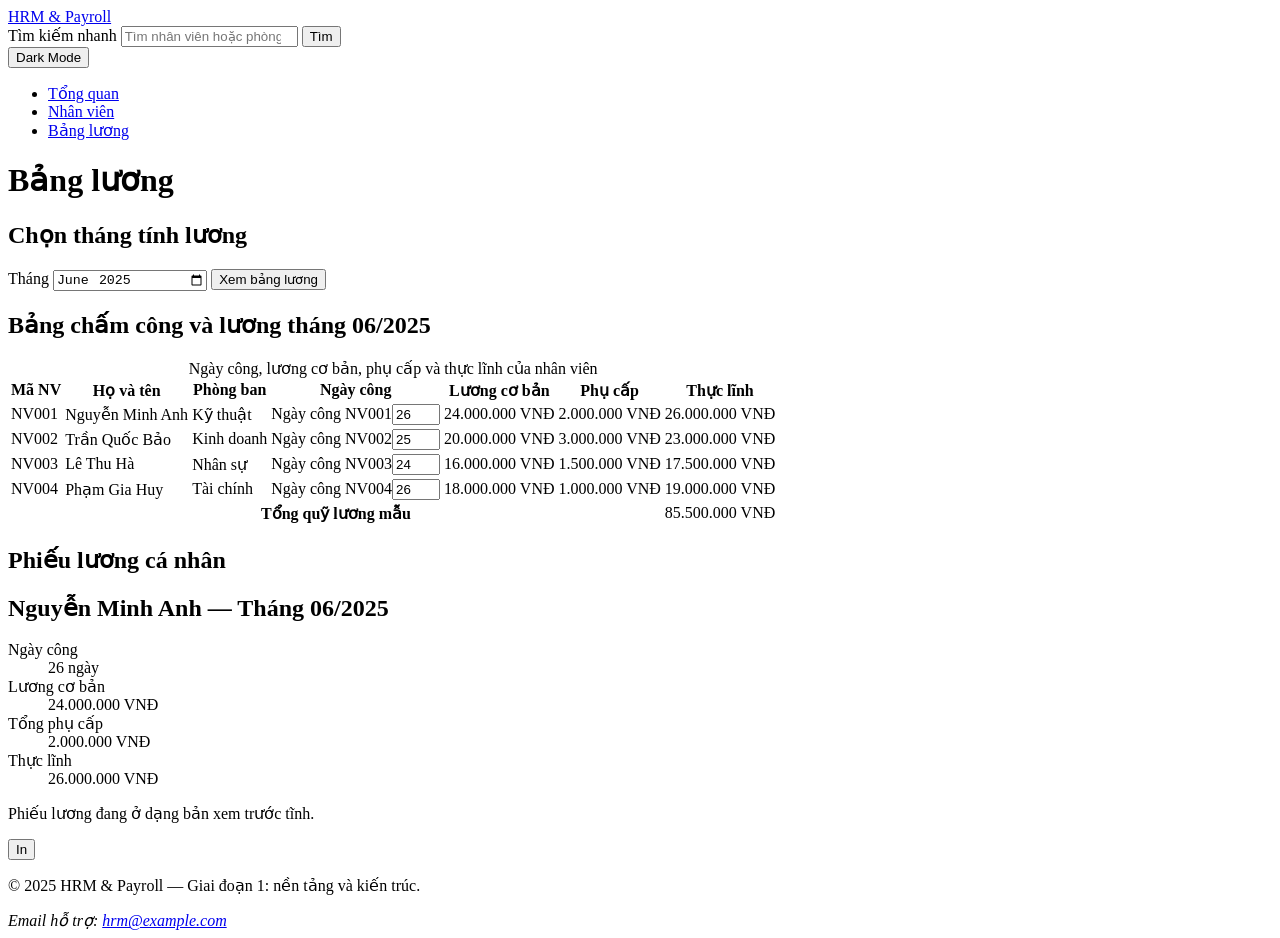
==== bang-luong.html @ 63a131a1 "[HTML]: Dựng cấu trúc semantic HTML5, tài liệu và khung front-end cho hệ thống HRM & Payroll" ====
<!DOCTYPE html>
<html lang="vi">
  <head>
    <meta charset="utf-8">
    <meta name="viewport" content="width=device-width, initial-scale=1">
    <title>Bảng lương | HRM &amp; Payroll</title>
    <meta name="description" content="Theo dõi ngày công, lương, phụ cấp và tổng quỹ lương theo tháng.">
    <link rel="stylesheet" href="css/styles.css">
    <script src="js/data.js" defer></script>
    <script src="js/logic.js" defer></script>
    <script src="js/features.js" defer></script>
  </head>
  <body>
    <!-- Khối đầu trang: nhận diện hệ thống và thao tác dùng chung. -->
    <header>
      <a href="index.html">HRM &amp; Payroll</a>
      <!-- Form tìm kiếm dùng chung cho các màn hình; hành vi sẽ bổ sung ở giai đoạn sau. -->
      <form role="search" action="#" method="get">
        <label for="global-search">Tìm kiếm nhanh</label>
        <input id="global-search" name="q" type="search" placeholder="Tìm nhân viên hoặc phòng ban">
        <button type="submit">Tìm</button>
      </form>
      <button type="button">Dark Mode</button>
    </header>

    <!-- Điều hướng chính: đánh dấu trang hiện tại bằng aria-current. -->
    <nav aria-label="Điều hướng chính">
      <ul>
        <li><a href="index.html">Tổng quan</a></li>
        <li><a href="nhan-vien.html">Nhân viên</a></li>
        <li><a href="bang-luong.html" aria-current="page">Bảng lương</a></li>
      </ul>
    </nav>

    <!-- Nội dung chính của trang bảng lương. -->
    <main>
      <h1>Bảng lương</h1>

      <!-- Bộ chọn tháng: xác định kỳ lương cần xem. -->
      <section aria-labelledby="month-selector-heading">
        <h2 id="month-selector-heading">Chọn tháng tính lương</h2>
        <form action="#salary-table" method="get">
          <label for="salary-month">Tháng</label>
          <input id="salary-month" name="salary-month" type="month" value="2025-06" required>
          <button type="submit">Xem bảng lương</button>
        </form>
      </section>

      <!-- Bảng dữ liệu: div chỉ bọc bảng để hỗ trợ cuộn ngang khi màn hình hẹp. -->
      <section id="salary-table" aria-labelledby="salary-table-heading">
        <h2 id="salary-table-heading">Bảng chấm công và lương tháng 06/2025</h2>
        <div>
          <table>
            <caption>Ngày công, lương cơ bản, phụ cấp và thực lĩnh của nhân viên</caption>
            <thead>
              <tr>
                <th scope="col">Mã NV</th>
                <th scope="col">Họ và tên</th>
                <th scope="col">Phòng ban</th>
                <th scope="col">Ngày công</th>
                <th scope="col">Lương cơ bản</th>
                <th scope="col">Phụ cấp</th>
                <th scope="col">Thực lĩnh</th>
              </tr>
            </thead>
            <tbody>
              <tr>
                <td>NV001</td>
                <td>Nguyễn Minh Anh</td>
                <td>Kỹ thuật</td>
                <td><label for="workdays-nv001">Ngày công NV001</label><input id="workdays-nv001" name="workdays-nv001" type="number" min="0" max="31" value="26"></td>
                <td>24.000.000 VNĐ</td>
                <td>2.000.000 VNĐ</td>
                <td>26.000.000 VNĐ</td>
              </tr>
              <tr>
                <td>NV002</td>
                <td>Trần Quốc Bảo</td>
                <td>Kinh doanh</td>
                <td><label for="workdays-nv002">Ngày công NV002</label><input id="workdays-nv002" name="workdays-nv002" type="number" min="0" max="31" value="25"></td>
                <td>20.000.000 VNĐ</td>
                <td>3.000.000 VNĐ</td>
                <td>23.000.000 VNĐ</td>
              </tr>
              <tr>
                <td>NV003</td>
                <td>Lê Thu Hà</td>
                <td>Nhân sự</td>
                <td><label for="workdays-nv003">Ngày công NV003</label><input id="workdays-nv003" name="workdays-nv003" type="number" min="0" max="31" value="24"></td>
                <td>16.000.000 VNĐ</td>
                <td>1.500.000 VNĐ</td>
                <td>17.500.000 VNĐ</td>
              </tr>
              <tr>
                <td>NV004</td>
                <td>Phạm Gia Huy</td>
                <td>Tài chính</td>
                <td><label for="workdays-nv004">Ngày công NV004</label><input id="workdays-nv004" name="workdays-nv004" type="number" min="0" max="31" value="26"></td>
                <td>18.000.000 VNĐ</td>
                <td>1.000.000 VNĐ</td>
                <td>19.000.000 VNĐ</td>
              </tr>
            </tbody>
            <tfoot>
              <tr>
                <th scope="row" colspan="6">Tổng quỹ lương mẫu</th>
                <td>85.500.000 VNĐ</td>
              </tr>
            </tfoot>
          </table>
        </div>
      </section>

      <!-- Phiếu lương: bản xem trước thông tin chi tiết của một nhân viên. -->
      <aside aria-labelledby="payslip-heading">
        <h2 id="payslip-heading">Phiếu lương cá nhân</h2>
        <article>
          <h2>Nguyễn Minh Anh — Tháng 06/2025</h2>
          <dl>
            <dt>Ngày công</dt>
            <dd>26 ngày</dd>
            <dt>Lương cơ bản</dt>
            <dd>24.000.000 VNĐ</dd>
            <dt>Tổng phụ cấp</dt>
            <dd>2.000.000 VNĐ</dd>
            <dt>Thực lĩnh</dt>
            <dd>26.000.000 VNĐ</dd>
          </dl>
          <p>Phiếu lương đang ở dạng bản xem trước tĩnh.</p>
          <button type="button">In</button>
        </article>
      </aside>
    </main>

    <!-- Chân trang: thông tin liên hệ và bản quyền dự án. -->
    <footer>
      <p>© 2025 HRM &amp; Payroll — Giai đoạn 1: nền tảng và kiến trúc.</p>
      <address>Email hỗ trợ: <a href="mailto:hrm@example.com">hrm@example.com</a></address>
    </footer>
  </body>
</html>
---- css/styles.css ----
/* Giai đoạn 1: reset nền tảng, chưa triển khai giao diện. */

*,
*::before,
*::after {
  box-sizing: border-box;
}

/* Giai đoạn 2: kiểu chữ và màu sắc. */
/* Giai đoạn 2: bố cục và lưới giao diện. */
/* Giai đoạn 2: thành phần biểu mẫu và bảng. */
/* Giai đoạn 2: responsive và trạng thái tương tác. */
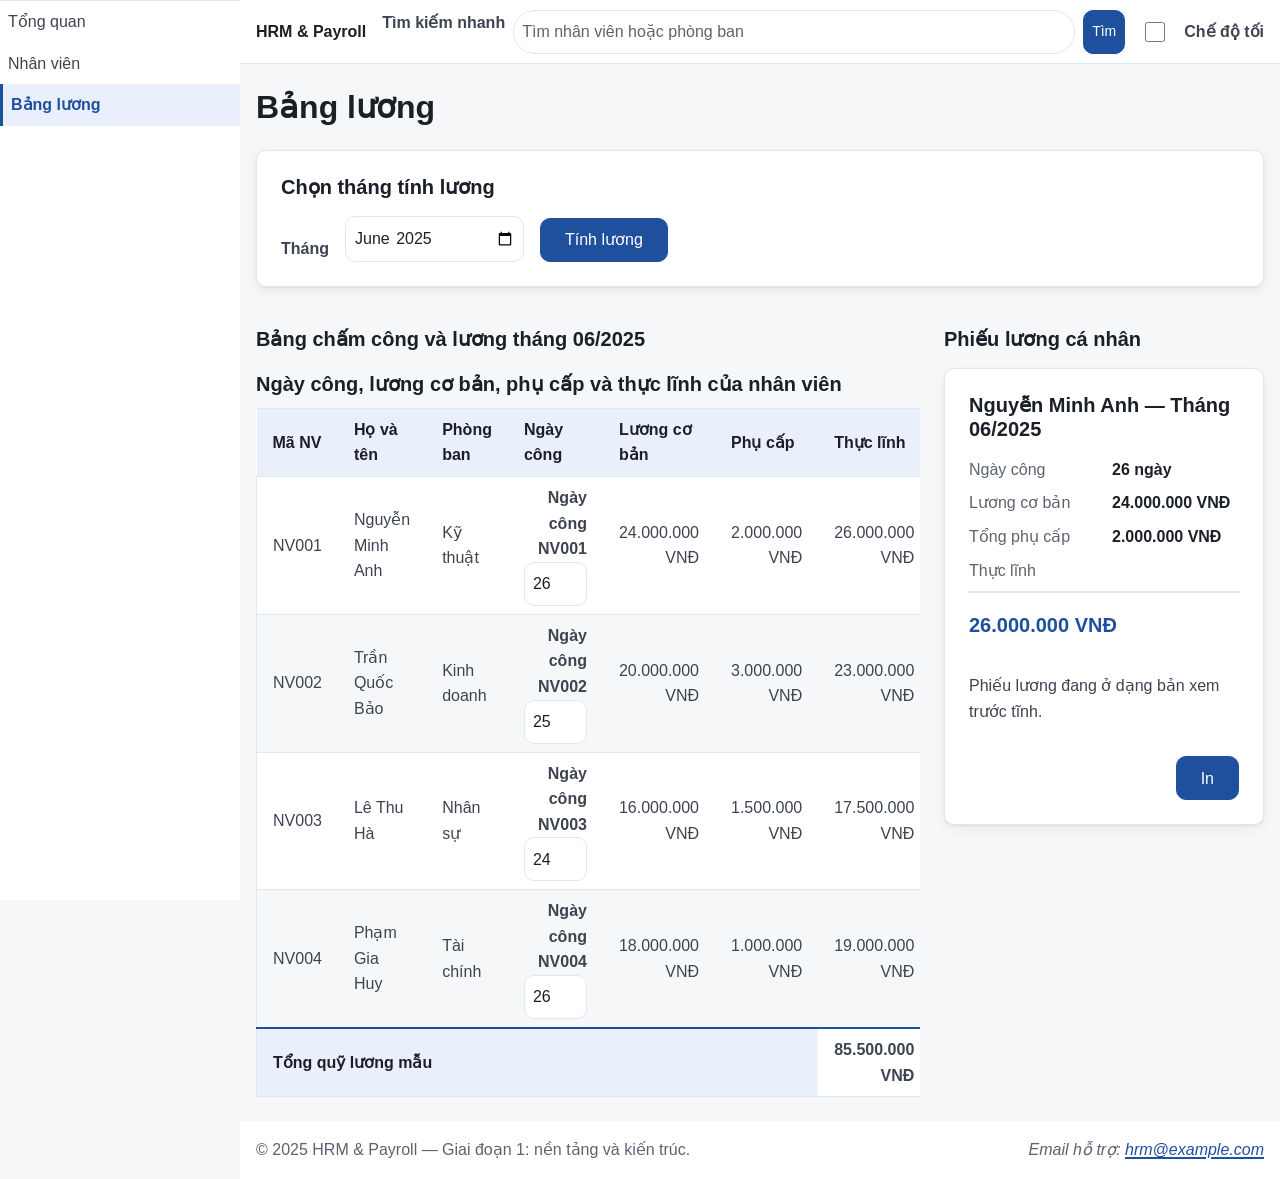
==== commit 8760ca62: "[Fix]: Sửa layout form lọc và cố định thống kê quân số toàn bộ" ====
--- a/bang-luong.html
+++ b/bang-luong.html
@@ -5,6 +5,7 @@
     <meta name="viewport" content="width=device-width, initial-scale=1">
     <title>Bảng lương | HRM &amp; Payroll</title>
     <meta name="description" content="Theo dõi ngày công, lương, phụ cấp và tổng quỹ lương theo tháng.">
+    <link rel="stylesheet" href="https://cdnjs.cloudflare.com/ajax/libs/animate.css/4.1.1/animate.min.css">
     <link rel="stylesheet" href="css/styles.css">
     <script src="js/data.js" defer></script>
     <script src="js/logic.js" defer></script>
@@ -18,9 +19,11 @@
       <form role="search" action="#" method="get">
         <label for="global-search">Tìm kiếm nhanh</label>
         <input id="global-search" name="q" type="search" placeholder="Tìm nhân viên hoặc phòng ban">
-        <button type="submit">Tìm</button>
+        <button class="nut nut-nho" type="submit">Tìm</button>
       </form>
-      <button type="button">Dark Mode</button>
+      <!-- Dùng checkbox để CSS :has() chuyển token Sáng/Tối trong giai đoạn chưa viết JavaScript. -->
+      <input id="che-do-toi" type="checkbox">
+      <label for="che-do-toi">Chế độ tối</label>
     </header>
 
     <!-- Điều hướng chính: đánh dấu trang hiện tại bằng aria-current. -->
@@ -33,23 +36,25 @@
     </nav>
 
     <!-- Nội dung chính của trang bảng lương. -->
-    <main>
-      <h1>Bảng lương</h1>
+    <main class="trang-bang-luong">
+      <h1 class="tieu-de animate__animated animate__fadeInDown">Bảng lương</h1>
 
       <!-- Bộ chọn tháng: xác định kỳ lương cần xem. -->
-      <section aria-labelledby="month-selector-heading">
+      <section class="khu-chon-thang the" aria-labelledby="month-selector-heading">
         <h2 id="month-selector-heading">Chọn tháng tính lương</h2>
         <form action="#salary-table" method="get">
           <label for="salary-month">Tháng</label>
           <input id="salary-month" name="salary-month" type="month" value="2025-06" required>
-          <button type="submit">Xem bảng lương</button>
+          <button class="nut" type="submit">Tính lương</button>
         </form>
       </section>
 
       <!-- Bảng dữ liệu: div chỉ bọc bảng để hỗ trợ cuộn ngang khi màn hình hẹp. -->
-      <section id="salary-table" aria-labelledby="salary-table-heading">
+      <section class="khu-bang" id="salary-table" aria-labelledby="salary-table-heading">
         <h2 id="salary-table-heading">Bảng chấm công và lương tháng 06/2025</h2>
-        <div>
+        <!-- GĐ3 sẽ bật tắt hidden bằng JavaScript; gỡ hidden trong DevTools để xem thử. -->
+        <p class="trang-thai-tai" role="status" hidden><span class="vong-quay" aria-hidden="true"></span>Đang tính lương…</p>
+        <div class="bang-cuon">
           <table>
             <caption>Ngày công, lương cơ bản, phụ cấp và thực lĩnh của nhân viên</caption>
             <thead>
@@ -65,46 +70,46 @@
             </thead>
             <tbody>
               <tr>
-                <td>NV001</td>
-                <td>Nguyễn Minh Anh</td>
-                <td>Kỹ thuật</td>
-                <td><label for="workdays-nv001">Ngày công NV001</label><input id="workdays-nv001" name="workdays-nv001" type="number" min="0" max="31" value="26"></td>
-                <td>24.000.000 VNĐ</td>
-                <td>2.000.000 VNĐ</td>
-                <td>26.000.000 VNĐ</td>
+                <td data-cot="Mã NV">NV001</td>
+                <td data-cot="Họ và tên">Nguyễn Minh Anh</td>
+                <td data-cot="Phòng ban">Kỹ thuật</td>
+                <td data-cot="Ngày công"><label for="workdays-nv001">Ngày công NV001</label><input id="workdays-nv001" name="workdays-nv001" type="number" min="0" max="31" value="26"></td>
+                <td class="so-tien" data-cot="Lương cơ bản">24.000.000 VNĐ</td>
+                <td class="so-tien" data-cot="Phụ cấp">2.000.000 VNĐ</td>
+                <td class="so-tien" data-cot="Thực lĩnh">26.000.000 VNĐ</td>
               </tr>
               <tr>
-                <td>NV002</td>
-                <td>Trần Quốc Bảo</td>
-                <td>Kinh doanh</td>
-                <td><label for="workdays-nv002">Ngày công NV002</label><input id="workdays-nv002" name="workdays-nv002" type="number" min="0" max="31" value="25"></td>
-                <td>20.000.000 VNĐ</td>
-                <td>3.000.000 VNĐ</td>
-                <td>23.000.000 VNĐ</td>
+                <td data-cot="Mã NV">NV002</td>
+                <td data-cot="Họ và tên">Trần Quốc Bảo</td>
+                <td data-cot="Phòng ban">Kinh doanh</td>
+                <td data-cot="Ngày công"><label for="workdays-nv002">Ngày công NV002</label><input id="workdays-nv002" name="workdays-nv002" type="number" min="0" max="31" value="25"></td>
+                <td class="so-tien" data-cot="Lương cơ bản">20.000.000 VNĐ</td>
+                <td class="so-tien" data-cot="Phụ cấp">3.000.000 VNĐ</td>
+                <td class="so-tien" data-cot="Thực lĩnh">23.000.000 VNĐ</td>
               </tr>
               <tr>
-                <td>NV003</td>
-                <td>Lê Thu Hà</td>
-                <td>Nhân sự</td>
-                <td><label for="workdays-nv003">Ngày công NV003</label><input id="workdays-nv003" name="workdays-nv003" type="number" min="0" max="31" value="24"></td>
-                <td>16.000.000 VNĐ</td>
-                <td>1.500.000 VNĐ</td>
-                <td>17.500.000 VNĐ</td>
+                <td data-cot="Mã NV">NV003</td>
+                <td data-cot="Họ và tên">Lê Thu Hà</td>
+                <td data-cot="Phòng ban">Nhân sự</td>
+                <td data-cot="Ngày công"><label for="workdays-nv003">Ngày công NV003</label><input id="workdays-nv003" name="workdays-nv003" type="number" min="0" max="31" value="24"></td>
+                <td class="so-tien" data-cot="Lương cơ bản">16.000.000 VNĐ</td>
+                <td class="so-tien" data-cot="Phụ cấp">1.500.000 VNĐ</td>
+                <td class="so-tien" data-cot="Thực lĩnh">17.500.000 VNĐ</td>
               </tr>
               <tr>
-                <td>NV004</td>
-                <td>Phạm Gia Huy</td>
-                <td>Tài chính</td>
-                <td><label for="workdays-nv004">Ngày công NV004</label><input id="workdays-nv004" name="workdays-nv004" type="number" min="0" max="31" value="26"></td>
-                <td>18.000.000 VNĐ</td>
-                <td>1.000.000 VNĐ</td>
-                <td>19.000.000 VNĐ</td>
+                <td data-cot="Mã NV">NV004</td>
+                <td data-cot="Họ và tên">Phạm Gia Huy</td>
+                <td data-cot="Phòng ban">Tài chính</td>
+                <td data-cot="Ngày công"><label for="workdays-nv004">Ngày công NV004</label><input id="workdays-nv004" name="workdays-nv004" type="number" min="0" max="31" value="26"></td>
+                <td class="so-tien" data-cot="Lương cơ bản">18.000.000 VNĐ</td>
+                <td class="so-tien" data-cot="Phụ cấp">1.000.000 VNĐ</td>
+                <td class="so-tien" data-cot="Thực lĩnh">19.000.000 VNĐ</td>
               </tr>
             </tbody>
             <tfoot>
               <tr>
                 <th scope="row" colspan="6">Tổng quỹ lương mẫu</th>
-                <td>85.500.000 VNĐ</td>
+                <td class="so-tien" data-cot="Tổng quỹ lương mẫu">85.500.000 VNĐ</td>
               </tr>
             </tfoot>
           </table>
@@ -112,9 +117,9 @@
       </section>
 
       <!-- Phiếu lương: bản xem trước thông tin chi tiết của một nhân viên. -->
-      <aside aria-labelledby="payslip-heading">
+      <aside class="phieu-luong" aria-labelledby="payslip-heading">
         <h2 id="payslip-heading">Phiếu lương cá nhân</h2>
-        <article>
+        <article class="the animate__animated animate__fadeInRight">
           <h2>Nguyễn Minh Anh — Tháng 06/2025</h2>
           <dl>
             <dt>Ngày công</dt>
@@ -127,7 +132,7 @@
             <dd>26.000.000 VNĐ</dd>
           </dl>
           <p>Phiếu lương đang ở dạng bản xem trước tĩnh.</p>
-          <button type="button">In</button>
+          <button class="nut" type="button">In</button>
         </article>
       </aside>
     </main>
--- a/css/styles.css
+++ b/css/styles.css
@@ -1,12 +1,1241 @@
-/* Giai đoạn 1: reset nền tảng, chưa triển khai giao diện. */
-
+/* Giai đoạn 2D: Motion, trên nền Design System, Layout và Components. */
+
+/* Reset nền tảng. */
 *,
 *::before,
 *::after {
   box-sizing: border-box;
 }
 
-/* Giai đoạn 2: kiểu chữ và màu sắc. */
-/* Giai đoạn 2: bố cục và lưới giao diện. */
-/* Giai đoạn 2: thành phần biểu mẫu và bảng. */
-/* Giai đoạn 2: responsive và trạng thái tương tác. */
+/* Mục 1: Design System — token theo vai trò. */
+:root {
+  /* Màu thương hiệu. */
+  --mau-chinh: #1F509E;
+  --mau-chinh-dam: #163C77;
+  --mau-chinh-nhat: #EAF0FB;
+  --mau-phu: #E6A811;
+  --mau-tren-chinh: #FFFFFF;
+
+  /* Màu trạng thái. */
+  --mau-thanh-cong: #187A33;
+  --mau-thanh-cong-nhat: #E6F4EA;
+  --mau-canh-bao: #9A5B00;
+  --mau-canh-bao-nhat: #FFF3D6;
+  --mau-loi: #C5221F;
+  --mau-loi-nhat: #FDECEA;
+
+  /* Màu chữ theo mức độ ưu tiên. */
+  --chu-1: #1B1F27;
+  --chu-2: #3D4350;
+  --chu-3: #5C626E;
+
+  /* Màu nền và đường viền. */
+  --mau-nen: #F6F7F9;
+  --mau-the: #FFFFFF;
+  --mau-vien: #E1E7F0;
+
+  /* Khoảng cách chuẩn. */
+  --cach-1: 4px;
+  --cach-2: 8px;
+  --cach-3: 16px;
+  --cach-4: 24px;
+  --cach-5: 32px;
+  --cach-6: 48px;
+
+  /* Kiểu chữ và nhịp dòng. */
+  --font: -apple-system, BlinkMacSystemFont, "Segoe UI", sans-serif;
+  --co-nho: 0.875rem;
+  --co-thuong: 1rem;
+  --co-to: 1.25rem;
+  --co-tieu-de: clamp(1.5rem, 1.2rem + 1.5vw, 2rem);
+  --dong-cao: 1.6;
+
+  /* Hình khối và chuyển động. */
+  --bo-goc: 10px;
+  --bo-goc-tron: 999px;
+  --bong: 0 1px 2px rgb(27 31 39 / 8%), 0 4px 12px rgb(27 31 39 / 6%);
+  --bong-noi: 0 8px 20px rgb(27 31 39 / 16%);
+  --chuyen-dong: 0.25s ease-out;
+
+  /* Motion tokens. */
+  --tg-nhanh: 0.2s;
+  --tg-vua: 0.3s;
+  --duong-cong: cubic-bezier(0.22, 0.61, 0.36, 1);
+  /* Animate.css đọc hai biến này để kiểm soát thời lượng và độ trễ animation. */
+  --animate-duration: 0.5s;
+  --animate-delay: 0.12s;
+
+  /* Bố cục: media query dùng mốc px cố định vì không dùng được var(). */
+  --rong-noi-dung: 75rem;
+  --chieu-cao-nav: 4rem;
+  --chieu-cao-header: 4rem;
+  --rong-nav: 12.5rem;
+
+  color-scheme: light;
+}
+
+/* Chế độ Tối: chỉ ghi đè token, không thay đổi cấu trúc hoặc layout. */
+body:has(#che-do-toi:checked) {
+  --mau-nen: #14171C;
+  --mau-the: #1E232B;
+  --mau-vien: #2E3540;
+  --chu-1: #E8EBF0;
+  --chu-2: #C3C9D4;
+  --chu-3: #A4ACBA;
+  --mau-chinh: #7FA8EF;
+  --mau-chinh-dam: #A9C4F5;
+  --mau-chinh-nhat: #22303F;
+  --mau-phu: #F0BD4A;
+  --mau-tren-chinh: #0F1520;
+  --mau-thanh-cong: #6FCF8B;
+  --mau-thanh-cong-nhat: #1B3A28;
+  --mau-canh-bao: #F0BD4A;
+  --mau-canh-bao-nhat: #3D3010;
+  --mau-loi: #FF8A80;
+  --mau-loi-nhat: #44201F;
+  --bong: 0 2px 4px rgb(0 0 0 / 28%), 0 8px 20px rgb(0 0 0 / 24%);
+  --bong-noi: 0 10px 24px rgb(0 0 0 / 34%);
+
+  color-scheme: dark;
+}
+
+/* Mục 2: Base — nền tảng chung. */
+html {
+  font-family: var(--font);
+  font-size: 100%;
+  line-height: var(--dong-cao);
+}
+
+body {
+  display: grid;
+  grid-template-areas:
+    "header"
+    "main"
+    "footer";
+  grid-template-columns: minmax(0, 1fr);
+  min-height: 100vh;
+  margin: 0;
+  overflow-x: hidden;
+  padding-bottom: calc(var(--chieu-cao-nav) + env(safe-area-inset-bottom));
+  background-color: var(--mau-nen);
+  color: var(--chu-1);
+  font-family: var(--font);
+  font-size: var(--co-thuong);
+  line-height: var(--dong-cao);
+}
+
+body > *,
+main > *,
+.khu-kpi > *,
+.khu-bieu-mau > *,
+.khu-bieu-mau form > *,
+.khu-bieu-mau fieldset > *,
+.khu-cong-cu > form > *,
+.khu-chon-thang > form > *,
+.khu-bang > *,
+tbody > *,
+tfoot > * {
+  min-width: 0;
+}
+
+header {
+  position: sticky;
+  z-index: 10;
+  top: 0;
+  display: flex;
+  grid-area: header;
+  flex-wrap: wrap;
+  align-items: center;
+  gap: var(--cach-2) var(--cach-3);
+  min-height: var(--chieu-cao-header);
+  padding: var(--cach-2) var(--cach-3);
+  border-bottom: 1px solid var(--mau-vien);
+  background-color: var(--mau-the);
+}
+
+header > a {
+  flex: 0 1 auto;
+  color: var(--chu-1);
+  font-weight: 700;
+  text-decoration: none;
+}
+
+header > form {
+  display: flex;
+  flex: 1 1 16rem;
+  flex-wrap: wrap;
+  gap: var(--cach-2);
+  min-width: 0;
+}
+
+header > form label,
+header > label {
+  flex: 0 0 auto;
+  color: var(--chu-2);
+  font-weight: 700;
+}
+
+header > form input {
+  flex: 1 1 10rem;
+  min-width: 0;
+}
+
+header > form input[type="search"] {
+  border-radius: var(--bo-goc-tron);
+}
+
+nav {
+  position: fixed;
+  z-index: 20;
+  right: 0;
+  bottom: 0;
+  left: 0;
+  height: calc(var(--chieu-cao-nav) + env(safe-area-inset-bottom));
+  padding-bottom: env(safe-area-inset-bottom);
+  border-top: 1px solid var(--mau-vien);
+  background-color: var(--mau-the);
+}
+
+nav ul {
+  display: flex;
+  height: 100%;
+  margin: 0;
+  padding: 0;
+  list-style: none;
+}
+
+nav li {
+  display: flex;
+  flex: 1 1 0;
+  min-width: 0;
+}
+
+nav a {
+  display: flex;
+  flex: 1 1 auto;
+  align-items: center;
+  justify-content: center;
+  min-width: 0;
+  padding: var(--cach-2);
+  color: var(--chu-2);
+  text-align: center;
+  text-decoration: none;
+  transition: background-color var(--tg-nhanh) var(--duong-cong), color var(--tg-nhanh) var(--duong-cong);
+}
+
+nav a[aria-current="page"] {
+  border-top: 3px solid var(--mau-chinh);
+  background-color: var(--mau-chinh-nhat);
+  color: var(--mau-chinh);
+  font-weight: 700;
+}
+
+main {
+  grid-area: main;
+  width: 100%;
+  min-width: 0;
+  padding: var(--cach-4) var(--cach-3);
+}
+
+footer {
+  display: flex;
+  grid-area: footer;
+  flex-wrap: wrap;
+  align-items: center;
+  justify-content: space-between;
+  gap: var(--cach-2) var(--cach-3);
+  padding: var(--cach-3);
+  background-color: var(--mau-the);
+  color: var(--chu-3);
+}
+
+footer p {
+  margin: 0;
+  color: var(--chu-3);
+}
+
+footer address {
+  color: var(--chu-3);
+}
+
+footer a {
+  color: var(--mau-chinh);
+}
+
+a {
+  color: var(--mau-chinh);
+  text-decoration-thickness: 0.1em;
+  text-underline-offset: 0.15em;
+}
+
+h1,
+h2,
+h3 {
+  color: var(--chu-1);
+  line-height: 1.2;
+}
+
+h1 {
+  font-size: var(--co-tieu-de);
+}
+
+h2 {
+  font-size: var(--co-to);
+}
+
+h3 {
+  font-size: var(--co-thuong);
+}
+
+p {
+  color: var(--chu-2);
+}
+
+table {
+  display: block;
+  width: 100%;
+  max-width: 100%;
+  border-collapse: collapse;
+  background-color: var(--mau-the);
+  color: var(--chu-1);
+}
+
+caption {
+  margin-bottom: var(--cach-2);
+  color: var(--chu-1);
+  font-size: var(--co-to);
+  font-weight: 700;
+  text-align: left;
+}
+
+thead {
+  position: absolute;
+  width: 1px;
+  height: 1px;
+  padding: 0;
+  overflow: hidden;
+  clip: rect(0, 0, 0, 0);
+  white-space: nowrap;
+  border: 0;
+}
+
+tbody,
+tfoot {
+  display: grid;
+  gap: var(--cach-3);
+}
+
+tr {
+  display: block;
+  min-width: 0;
+}
+
+tbody tr,
+tfoot tr {
+  overflow: hidden;
+  border: 1px solid var(--mau-vien);
+  border-radius: var(--bo-goc);
+  background-color: var(--mau-the);
+}
+
+th,
+td {
+  border: 1px solid var(--mau-vien);
+  border-right: 0;
+  border-left: 0;
+  padding: var(--cach-2) var(--cach-3);
+  text-align: left;
+}
+
+td {
+  display: flex;
+  align-items: center;
+  justify-content: space-between;
+  gap: var(--cach-3);
+  min-width: 0;
+  color: var(--chu-2);
+}
+
+td::before {
+  flex: 0 1 45%;
+  color: var(--chu-3);
+  content: attr(data-cot);
+  font-weight: 700;
+}
+
+th {
+  background-color: var(--mau-chinh-nhat);
+  color: var(--chu-1);
+}
+
+tbody tr:nth-child(even) {
+  background-color: var(--mau-nen);
+}
+
+tbody tr:hover {
+  background-color: var(--mau-chinh-nhat);
+}
+
+tbody tr {
+  transition: background-color var(--tg-nhanh) var(--duong-cong);
+}
+
+tfoot {
+  font-weight: 700;
+}
+
+tfoot tr {
+  border-top: 2px solid var(--mau-chinh);
+}
+
+form,
+fieldset,
+button,
+input,
+select,
+textarea {
+  font-family: inherit;
+  font-size: max(var(--co-thuong), 16px);
+}
+
+button,
+input,
+select,
+textarea {
+  max-width: 100%;
+  border: 1px solid var(--mau-vien);
+  border-radius: var(--bo-goc);
+  background-color: var(--mau-the);
+  color: var(--chu-1);
+  line-height: var(--dong-cao);
+}
+
+button {
+  background-color: var(--mau-chinh);
+  color: var(--mau-tren-chinh);
+  cursor: pointer;
+}
+
+input,
+select,
+textarea {
+  min-height: 2.75rem;
+  padding: var(--cach-2);
+  transition: border-color var(--tg-nhanh) var(--duong-cong), box-shadow var(--tg-nhanh) var(--duong-cong);
+}
+
+textarea {
+  resize: vertical;
+}
+
+input:focus-visible,
+select:focus-visible,
+textarea:focus-visible {
+  border-color: var(--mau-chinh);
+  outline: 3px solid var(--mau-chinh-nhat);
+  outline-offset: 2px;
+}
+
+::placeholder {
+  color: var(--chu-3);
+  opacity: 1;
+}
+
+:focus-visible {
+  outline: 3px solid var(--mau-chinh);
+  outline-offset: 2px;
+}
+
+hr {
+  border: 0;
+  border-top: 1px solid var(--mau-vien);
+}
+
+img {
+  max-width: 100%;
+  height: auto;
+}
+
+/* Mục 3: Components — Cards. */
+.the {
+  padding: var(--cach-4);
+  border: 1px solid var(--mau-vien);
+  border-radius: var(--bo-goc);
+  background-color: var(--mau-the);
+  box-shadow: var(--bong);
+}
+
+.the > h2,
+.the > h3 {
+  margin-top: 0;
+}
+
+.khu-kpi .the {
+  display: flex;
+  flex-direction: column;
+  gap: var(--cach-2);
+}
+
+.so-kpi {
+  margin: 0;
+  color: var(--mau-chinh);
+  font-size: var(--co-tieu-de);
+  font-weight: 700;
+}
+
+.nhan-kpi {
+  margin: 0;
+  color: var(--chu-3);
+  font-size: var(--co-nho);
+}
+
+.the-tuong-tac {
+  transition: transform var(--tg-vua) var(--duong-cong), box-shadow var(--tg-vua) var(--duong-cong);
+}
+
+.the-tuong-tac:hover {
+  transform: translateY(-4px);
+  box-shadow: var(--bong-noi);
+}
+
+/* Components — Buttons. */
+.nut {
+  display: inline-flex;
+  align-items: center;
+  justify-content: center;
+  min-height: 2.75rem;
+  padding: var(--cach-2) var(--cach-4);
+  border: 1px solid var(--mau-chinh);
+  border-radius: var(--bo-goc);
+  background-color: var(--mau-chinh);
+  color: var(--mau-tren-chinh);
+  cursor: pointer;
+  font: inherit;
+  text-decoration: none;
+  transition: transform var(--tg-vua) var(--duong-cong), box-shadow var(--tg-vua) var(--duong-cong), background-color var(--tg-vua) var(--duong-cong), border-color var(--tg-vua) var(--duong-cong);
+}
+
+.nut:not([disabled]):hover {
+  transform: translateY(-3px);
+  box-shadow: var(--bong-noi);
+  background-color: var(--mau-chinh-dam);
+  color: var(--mau-tren-chinh);
+}
+
+.nut:not([disabled]):active {
+  transform: scale(0.97);
+  box-shadow: none;
+}
+
+.nut:focus-visible {
+  outline: 3px solid var(--mau-chinh);
+  outline-offset: 3px;
+  box-shadow: 0 0 0 5px var(--mau-chinh-nhat);
+}
+
+.nut[disabled] {
+  cursor: not-allowed;
+  opacity: 0.55;
+}
+
+.nut-vien {
+  border-color: var(--mau-chinh);
+  background-color: transparent;
+  color: var(--mau-chinh);
+}
+
+.nut-vien:hover {
+  background-color: var(--mau-chinh-nhat);
+  color: var(--mau-chinh-dam);
+}
+
+.nut-nguy-hiem {
+  border-color: var(--mau-loi);
+  background-color: var(--mau-loi);
+  color: var(--mau-tren-chinh);
+}
+
+.nut-nguy-hiem:hover {
+  border-color: var(--mau-loi);
+  background-color: var(--mau-loi);
+  color: var(--mau-tren-chinh);
+}
+
+.nut-nho {
+  min-height: 2.25rem;
+  padding: var(--cach-1) var(--cach-2);
+  font-size: var(--co-nho);
+}
+
+/* Components — Forms. */
+label {
+  color: var(--chu-2);
+  font-weight: 700;
+}
+
+fieldset {
+  border: 1px solid var(--mau-vien);
+  border-radius: var(--bo-goc);
+  background-color: var(--mau-the);
+  padding: var(--cach-3);
+}
+
+legend {
+  color: var(--chu-1);
+  font-size: var(--co-to);
+  font-weight: 700;
+}
+
+input[type="radio"],
+input[type="checkbox"] {
+  width: 1.25rem;
+  min-width: 1.25rem;
+  height: 1.25rem;
+  min-height: 1.25rem;
+  accent-color: var(--mau-chinh);
+}
+
+input[aria-invalid="true"] {
+  border-color: var(--mau-loi);
+}
+
+input[aria-invalid="false"] {
+  border-color: var(--mau-thanh-cong);
+}
+
+.thong-bao-loi {
+  min-height: 1.4em;
+  margin: 0;
+  color: var(--mau-loi);
+  font-size: var(--co-nho);
+}
+
+/* Components — Tables. */
+.so-tien {
+  font-variant-numeric: tabular-nums;
+  text-align: right;
+}
+
+.khu-bang td[data-cot="Ngày công"] {
+  font-variant-numeric: tabular-nums;
+  text-align: right;
+}
+
+/* Components — Badges. */
+.nhan {
+  display: inline-flex;
+  align-items: center;
+  width: fit-content;
+  padding: var(--cach-1) var(--cach-2);
+  border-radius: var(--bo-goc-tron);
+  font-size: var(--co-nho);
+  font-weight: 700;
+}
+
+[data-trang-thai="dangLam"] .nhan {
+  background-color: var(--mau-thanh-cong-nhat);
+  color: var(--mau-thanh-cong);
+}
+
+[data-trang-thai="nghiViec"] .nhan {
+  background-color: var(--mau-loi-nhat);
+  color: var(--mau-loi);
+}
+
+[data-loai-hd] .nhan {
+  background-color: var(--mau-chinh-nhat);
+  color: var(--mau-chinh);
+}
+
+[data-het-han="true"] {
+  border-left: 4px solid var(--mau-canh-bao);
+  background-color: var(--mau-canh-bao-nhat);
+  color: var(--mau-canh-bao);
+}
+
+/* Components — Chart. GĐ3: JavaScript sẽ gán --ty-le bằng element.style.setProperty. */
+.bieu-do-cot figcaption {
+  margin-bottom: var(--cach-3);
+  color: var(--chu-3);
+  text-align: left;
+}
+
+.bieu-do-cot ul {
+  display: grid;
+  gap: var(--cach-3);
+  margin: 0;
+  padding: 0;
+  list-style: none;
+}
+
+.bieu-do-cot li {
+  display: grid;
+  grid-template-columns: minmax(8rem, 1fr) minmax(5rem, 2fr) auto;
+  align-items: center;
+  gap: var(--cach-2);
+  min-width: 0;
+}
+
+.bieu-do-cot .thanh {
+  display: block;
+  width: 100%;
+  min-width: 0;
+  height: 0.75rem;
+  overflow: hidden;
+  border-radius: var(--bo-goc-tron);
+  background: linear-gradient(to right, var(--mau-chinh) var(--ty-le), var(--mau-chinh-nhat) var(--ty-le));
+  transform: scaleX(0);
+  transform-origin: left;
+  animation: moc-thanh 0.6s var(--duong-cong) both;
+}
+
+.bieu-do-cot li:nth-child(2) .thanh {
+  animation-delay: 0.06s;
+}
+
+.bieu-do-cot li:nth-child(3) .thanh {
+  animation-delay: 0.12s;
+}
+
+.bieu-do-cot li:nth-child(4) .thanh {
+  animation-delay: 0.18s;
+}
+
+.bieu-do-cot li:nth-child(5) .thanh {
+  animation-delay: 0.24s;
+}
+
+.bieu-do-cot strong {
+  color: var(--chu-1);
+  font-variant-numeric: tabular-nums;
+  text-align: right;
+}
+
+.ty-le-10 { --ty-le: 10%; }
+.ty-le-20 { --ty-le: 20%; }
+.ty-le-30 { --ty-le: 30%; }
+.ty-le-40 { --ty-le: 40%; }
+.ty-le-50 { --ty-le: 50%; }
+.ty-le-60 { --ty-le: 60%; }
+.ty-le-70 { --ty-le: 70%; }
+.ty-le-80 { --ty-le: 80%; }
+.ty-le-90 { --ty-le: 90%; }
+.ty-le-100 { --ty-le: 100%; }
+
+@keyframes moc-thanh {
+  from { transform: scaleX(0); }
+  to { transform: scaleX(1); }
+}
+
+/* Components — Spinner. GĐ3 sẽ bật tắt hidden bằng JavaScript. */
+.trang-thai-tai[hidden] {
+  display: none;
+}
+
+.trang-thai-tai {
+  display: flex;
+  align-items: center;
+  gap: var(--cach-2);
+  color: var(--chu-2);
+}
+
+.vong-quay {
+  display: inline-block;
+  width: var(--cach-5);
+  height: var(--cach-5);
+  border: 3px solid var(--mau-vien);
+  border-top-color: var(--mau-chinh);
+  border-radius: var(--bo-goc-tron);
+  animation: quay 0.8s linear infinite;
+}
+
+@keyframes quay {
+  to { transform: rotate(360deg); }
+}
+
+/* Components — Profile, payslip và contract list. */
+.ho-so-nhanh .the,
+.phieu-luong .the {
+  display: flex;
+  flex-direction: column;
+  gap: var(--cach-3);
+}
+
+.ho-so-nhanh figure {
+  margin: 0;
+}
+
+.ho-so-nhanh img {
+  width: calc(var(--cach-6) * 3);
+  height: calc(var(--cach-6) * 3);
+  border-radius: var(--bo-goc-tron);
+  object-fit: cover;
+}
+
+.ho-so-nhanh dl,
+.phieu-luong dl {
+  display: grid;
+  grid-template-columns: minmax(0, 1fr) minmax(0, 1fr);
+  gap: var(--cach-2) var(--cach-3);
+  margin: 0;
+}
+
+.ho-so-nhanh dt,
+.phieu-luong dt {
+  color: var(--chu-3);
+}
+
+.ho-so-nhanh dd,
+.phieu-luong dd {
+  margin: 0;
+  color: var(--chu-1);
+  font-weight: 700;
+}
+
+.ho-so-nhanh details {
+  border: 1px solid var(--mau-vien);
+  border-radius: var(--bo-goc);
+  padding: var(--cach-2);
+}
+
+.ho-so-nhanh summary {
+  cursor: pointer;
+}
+
+.phieu-luong .the > h2 {
+  margin-bottom: 0;
+}
+
+.phieu-luong dd:last-child {
+  grid-column: 1 / -1;
+  padding-top: var(--cach-3);
+  border-top: 2px solid var(--mau-vien);
+  color: var(--mau-chinh);
+  font-size: var(--co-to);
+}
+
+.phieu-luong .nut {
+  align-self: flex-end;
+}
+
+.ds-hop-dong {
+  display: grid;
+  gap: var(--cach-2);
+  margin: 0;
+  padding: 0;
+  list-style: none;
+}
+
+.ds-hop-dong li {
+  display: flex;
+  align-items: center;
+  justify-content: space-between;
+  gap: var(--cach-3);
+  min-width: 0;
+  padding: var(--cach-2) 0;
+  border-bottom: 1px solid var(--mau-vien);
+}
+
+.ds-hop-dong time {
+  flex: 0 0 auto;
+  color: var(--chu-2);
+}
+
+/* Sprint 1 — vùng lọc, thống kê và bảng nhân viên động. */
+.khu-cong-cu > form {
+  display: grid;
+  grid-template-columns: minmax(0, 1fr);
+  align-items: end;
+  gap: var(--cach-3);
+}
+
+.truong-loc {
+  display: flex;
+  flex-direction: column;
+  gap: var(--cach-2);
+  min-width: 0;
+}
+
+.hang-nut-loc {
+  display: flex;
+  flex-wrap: wrap;
+  gap: var(--cach-2);
+  min-width: 0;
+}
+
+.khu-thong-ke {
+  margin-top: var(--cach-4);
+}
+
+.khu-thong-ke h2 {
+  margin-bottom: var(--cach-2);
+}
+
+.thong-ke {
+  display: grid;
+  grid-template-columns: repeat(3, minmax(0, 1fr));
+  gap: var(--cach-2);
+  margin: 0;
+}
+
+.thong-ke > div {
+  min-width: 0;
+  padding: var(--cach-2);
+  border: 1px solid var(--mau-vien);
+  border-radius: var(--bo-goc);
+  background-color: var(--mau-nen);
+}
+
+.thong-ke dt {
+  color: var(--chu-3);
+  font-size: var(--co-nho);
+}
+
+.thong-ke dd {
+  margin: 0;
+  color: var(--mau-chinh);
+  font-size: var(--co-to);
+  font-weight: 700;
+}
+
+.avatar {
+  display: inline-flex;
+  align-items: center;
+  justify-content: center;
+  width: 3rem;
+  height: 3rem;
+  overflow: hidden;
+  border-radius: var(--bo-goc-tron);
+  background-color: var(--mau-chinh-nhat);
+  color: var(--mau-chinh);
+  font-weight: 700;
+}
+
+.anh-dai-dien {
+  width: 3rem;
+  height: 3rem;
+  object-fit: cover;
+}
+
+.avatar-chu {
+  display: inline-flex;
+  align-items: center;
+  justify-content: center;
+}
+
+.ten-nhan-vien {
+  display: flex;
+  flex-direction: column;
+  gap: var(--cach-1);
+}
+
+.ten-nhan-vien strong {
+  color: var(--chu-1);
+}
+
+.ten-nhan-vien small {
+  color: var(--chu-3);
+  font-size: var(--co-nho);
+}
+
+.nhan-dang-lam {
+  background-color: var(--mau-thanh-cong-nhat);
+  color: var(--mau-thanh-cong);
+}
+
+.nhan-da-nghi {
+  background-color: var(--mau-loi-nhat);
+  color: var(--mau-loi);
+}
+
+.khong-co-du-lieu {
+  display: table-cell;
+  color: var(--chu-2);
+  text-align: center;
+}
+
+/* Mục 4: Layout — giữ nguyên bố cục 2B. */
+.trang-tong-quan,
+.trang-nhan-vien,
+.trang-bang-luong {
+  display: grid;
+  grid-template-columns: minmax(0, 1fr);
+  gap: var(--cach-4);
+}
+
+.trang-tong-quan > .tieu-de,
+.trang-nhan-vien > .tieu-de,
+.trang-bang-luong > .tieu-de {
+  margin: 0;
+}
+
+.khu-kpi {
+  display: grid;
+  grid-template-columns: repeat(auto-fit, minmax(10rem, 1fr));
+  gap: var(--cach-3);
+}
+
+.khu-loi-tat ul {
+  display: flex;
+  flex-wrap: wrap;
+  gap: var(--cach-2) var(--cach-3);
+  margin: 0;
+  padding: 0;
+  list-style: none;
+}
+
+.khu-chon-thang > form {
+  display: flex;
+  flex-wrap: wrap;
+  align-items: end;
+  gap: var(--cach-2) var(--cach-3);
+}
+
+.khu-cong-cu > form fieldset {
+  display: flex;
+  flex: 1 1 16rem;
+  flex-wrap: wrap;
+  gap: var(--cach-2) var(--cach-3);
+  min-width: 0;
+}
+
+.khu-cong-cu > form fieldset legend {
+  flex-basis: 100%;
+}
+
+.bang-cuon {
+  max-width: 100%;
+  overflow-x: hidden;
+}
+
+.khu-bieu-mau > form {
+  display: grid;
+  grid-template-columns: minmax(0, 1fr);
+  gap: var(--cach-3);
+}
+
+.khu-bieu-mau fieldset {
+  display: grid;
+  grid-template-columns: minmax(0, 1fr);
+  gap: var(--cach-2);
+  min-width: 0;
+}
+
+.khu-bieu-mau fieldset > p {
+  grid-column: 1 / -1;
+}
+
+.khu-bieu-mau fieldset > label:has(input[type="radio"]),
+.khu-bieu-mau fieldset > label:has(input[type="checkbox"]) {
+  display: flex;
+  flex: 1 1 auto;
+  flex-wrap: wrap;
+  align-items: center;
+  gap: var(--cach-2);
+  min-width: 0;
+}
+
+.khu-bieu-mau > form > button {
+  min-width: 0;
+}
+
+.khu-danh-sach,
+.khu-bieu-mau,
+.ho-so-nhanh,
+.khu-bang,
+.phieu-luong {
+  min-width: 0;
+}
+
+/* Mục 5: Utilities. */
+.sr-only {
+  position: absolute;
+  width: 1px;
+  height: 1px;
+  padding: 0;
+  margin: -1px;
+  overflow: hidden;
+  clip: rect(0, 0, 0, 0);
+  white-space: nowrap;
+  border: 0;
+}
+
+/* Mục 6: Responsive — media query dùng đúng các mốc được quy định. */
+@media (min-width: 768px) {
+  body {
+    grid-template-areas:
+      "nav header"
+      "nav main"
+      "nav footer";
+    grid-template-columns: var(--rong-nav) minmax(0, 1fr);
+    padding-bottom: 0;
+  }
+
+  nav {
+    position: sticky;
+    grid-area: nav;
+    top: 0;
+    right: auto;
+    bottom: auto;
+    left: auto;
+    height: 100vh;
+    padding-bottom: 0;
+    overflow-y: auto;
+  }
+
+  nav ul {
+    flex-direction: column;
+  }
+
+  nav li {
+    flex: 0 0 auto;
+  }
+
+  nav a {
+    justify-content: flex-start;
+  }
+
+  nav a[aria-current="page"] {
+    border-top: 0;
+    border-left: 3px solid var(--mau-chinh);
+  }
+
+  .bang-cuon {
+    overflow-x: auto;
+  }
+
+  table {
+    display: table;
+  }
+
+  thead {
+    position: static;
+    width: auto;
+    height: auto;
+    padding: 0;
+    overflow: visible;
+    clip: auto;
+    white-space: normal;
+  }
+
+  tbody,
+  tfoot {
+    display: table-row-group;
+  }
+
+  tr {
+    display: table-row;
+    overflow: visible;
+    border: 0;
+    border-radius: 0;
+  }
+
+  td {
+    display: table-cell;
+  }
+
+  td::before {
+    display: none;
+  }
+
+  .khu-bieu-mau > form {
+    grid-template-columns: repeat(2, minmax(0, 1fr));
+  }
+
+  .khu-cong-cu > form {
+    grid-template-columns: repeat(3, minmax(0, 1fr));
+  }
+
+  .hang-nut-loc {
+    grid-column: 1 / -1;
+  }
+
+  .khu-bieu-mau fieldset {
+    grid-template-columns: repeat(2, minmax(0, 1fr));
+  }
+
+  .khu-bieu-mau fieldset > textarea,
+  .khu-bieu-mau > form > button {
+    grid-column: 1 / -1;
+  }
+
+  .khu-bieu-mau fieldset:has(> textarea) {
+    grid-column: 1 / -1;
+  }
+}
+
+@media (min-width: 1024px) {
+  :root {
+    --rong-nav: 15rem;
+  }
+
+  main {
+    max-width: var(--rong-noi-dung);
+    justify-self: center;
+  }
+
+  .trang-tong-quan {
+    grid-template-columns: repeat(4, minmax(0, 1fr));
+    grid-template-areas:
+      "tieu-de tieu-de tieu-de tieu-de"
+      "kpi kpi kpi kpi"
+      "bieu-do bieu-do het-han het-han"
+      "loi-tat loi-tat loi-tat loi-tat";
+  }
+
+  .trang-tong-quan > .tieu-de { grid-area: tieu-de; }
+  .trang-tong-quan > .khu-kpi { grid-area: kpi; }
+  .trang-tong-quan > .khu-bieu-do { grid-area: bieu-do; }
+  .trang-tong-quan > .khu-het-han { grid-area: het-han; }
+  .trang-tong-quan > .khu-loi-tat { grid-area: loi-tat; }
+
+  .trang-nhan-vien {
+    grid-template-columns: minmax(0, 1fr) 20rem;
+    grid-template-areas:
+      "tieu-de tieu-de"
+      "cong-cu cong-cu"
+      "danh-sach ho-so"
+      "bieu-mau ho-so";
+  }
+
+  .trang-nhan-vien > .tieu-de { grid-area: tieu-de; }
+  .trang-nhan-vien > .khu-cong-cu { grid-area: cong-cu; }
+  .trang-nhan-vien > .khu-danh-sach { grid-area: danh-sach; }
+  .trang-nhan-vien > .khu-bieu-mau { grid-area: bieu-mau; }
+
+  .trang-nhan-vien > .ho-so-nhanh {
+    position: sticky;
+    top: calc(var(--chieu-cao-header) + var(--cach-3));
+    grid-area: ho-so;
+    align-self: start;
+  }
+
+  .trang-bang-luong {
+    grid-template-columns: minmax(0, 1fr) 20rem;
+    grid-template-areas:
+      "tieu-de tieu-de"
+      "chon-thang chon-thang"
+      "bang phieu";
+  }
+
+  .trang-bang-luong > .tieu-de { grid-area: tieu-de; }
+  .trang-bang-luong > .khu-chon-thang { grid-area: chon-thang; }
+  .trang-bang-luong > .khu-bang { grid-area: bang; }
+
+  .trang-bang-luong > .phieu-luong {
+    position: sticky;
+    top: calc(var(--chieu-cao-header) + var(--cach-3));
+    grid-area: phieu;
+    align-self: start;
+  }
+}
+
+/* Người dùng giảm chuyển động: block riêng này cần quy tắc ưu tiên cao hơn Animate.css. */
+@media (prefers-reduced-motion: reduce) {
+  *,
+  *::before,
+  *::after {
+    animation: none !important;
+    transition: none !important;
+  }
+}
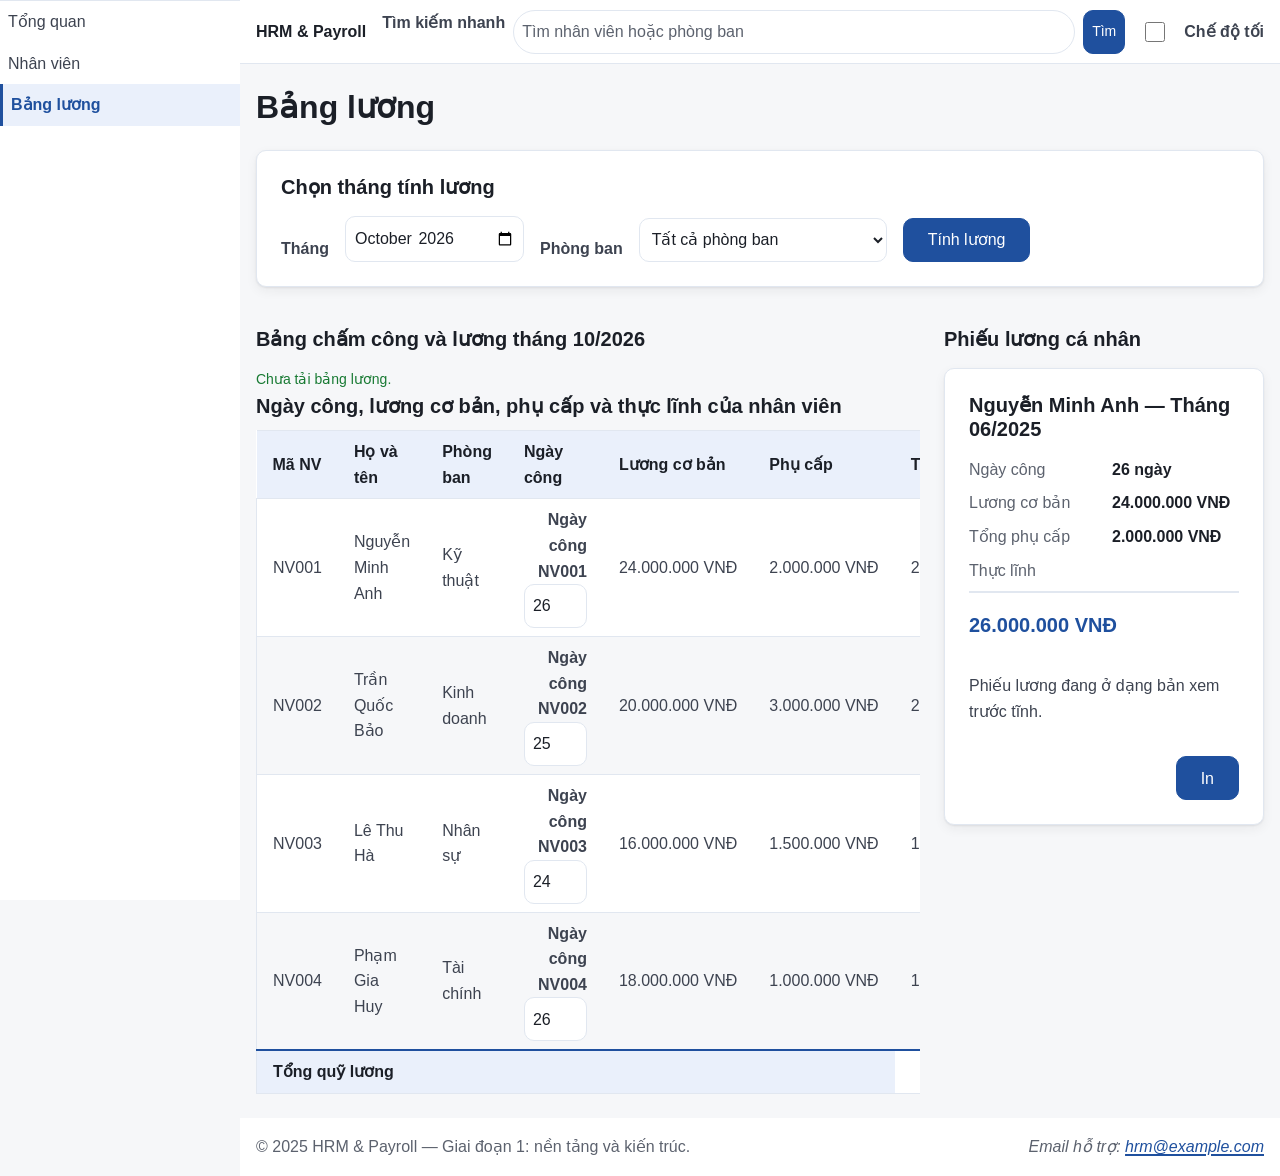
==== commit eb8fd5bd: "[Feat]: Kết nối form nhân viên, hồ sơ nhanh và bảng lương động" ====
--- a/bang-luong.html
+++ b/bang-luong.html
@@ -42,16 +42,21 @@
       <!-- Bộ chọn tháng: xác định kỳ lương cần xem. -->
       <section class="khu-chon-thang the" aria-labelledby="month-selector-heading">
         <h2 id="month-selector-heading">Chọn tháng tính lương</h2>
-        <form action="#salary-table" method="get">
+        <form id="form-bang-luong" action="#salary-table" method="get" aria-label="Bộ lọc bảng lương">
           <label for="salary-month">Tháng</label>
-          <input id="salary-month" name="salary-month" type="month" value="2025-06" required>
+          <input id="salary-month" name="salary-month" type="month" value="2026-10" required>
+          <label for="salary-department">Phòng ban</label>
+          <select id="salary-department" name="salary-department">
+            <option value="">Tất cả phòng ban</option>
+          </select>
           <button class="nut" type="submit">Tính lương</button>
         </form>
       </section>
 
       <!-- Bảng dữ liệu: div chỉ bọc bảng để hỗ trợ cuộn ngang khi màn hình hẹp. -->
       <section class="khu-bang" id="salary-table" aria-labelledby="salary-table-heading">
-        <h2 id="salary-table-heading">Bảng chấm công và lương tháng 06/2025</h2>
+        <h2 id="salary-table-heading">Bảng chấm công và lương tháng 10/2026</h2>
+        <p id="salary-result" aria-live="polite">Chưa tải bảng lương.</p>
         <!-- GĐ3 sẽ bật tắt hidden bằng JavaScript; gỡ hidden trong DevTools để xem thử. -->
         <p class="trang-thai-tai" role="status" hidden><span class="vong-quay" aria-hidden="true"></span>Đang tính lương…</p>
         <div class="bang-cuon">
@@ -68,7 +73,7 @@
                 <th scope="col">Thực lĩnh</th>
               </tr>
             </thead>
-            <tbody>
+            <tbody id="than-bang-luong">
               <tr>
                 <td data-cot="Mã NV">NV001</td>
                 <td data-cot="Họ và tên">Nguyễn Minh Anh</td>
@@ -107,9 +112,9 @@
               </tr>
             </tbody>
             <tfoot>
-              <tr>
-                <th scope="row" colspan="6">Tổng quỹ lương mẫu</th>
-                <td class="so-tien" data-cot="Tổng quỹ lương mẫu">85.500.000 VNĐ</td>
+              <tr id="tong-bang-luong">
+                <th scope="row" colspan="6">Tổng quỹ lương</th>
+                <td class="so-tien" data-cot="Tổng quỹ lương">0 đ</td>
               </tr>
             </tfoot>
           </table>
--- a/css/styles.css
+++ b/css/styles.css
@@ -477,7 +477,9 @@
 }
 
 .so-kpi {
-  margin: 0;
+  min-width: 0;
+  margin: 0;
+  overflow-wrap: anywhere;
   color: var(--mau-chinh);
   font-size: var(--co-tieu-de);
   font-weight: 700;
@@ -610,6 +612,37 @@
   font-size: var(--co-nho);
 }
 
+input[aria-invalid="true"],
+select[aria-invalid="true"] {
+  border-color: var(--mau-loi);
+  box-shadow: 0 0 0 3px var(--mau-loi-nhat);
+}
+
+.hang-moi {
+  outline: 3px solid var(--mau-thanh-cong-nhat);
+  outline-offset: -3px;
+}
+
+.nut-xem-ho-so {
+  white-space: nowrap;
+}
+
+#thong-bao-form,
+#salary-result {
+  min-height: 1.4em;
+  margin: 0;
+  color: var(--mau-thanh-cong);
+  font-size: var(--co-nho);
+}
+
+#than-bang-luong .so-tien {
+  white-space: nowrap;
+}
+
+#tong-bang-luong {
+  font-weight: 700;
+}
+
 /* Components — Tables. */
 .so-tien {
   font-variant-numeric: tabular-nums;
@@ -1045,6 +1078,10 @@
 .khu-bang,
 .phieu-luong {
   min-width: 0;
+}
+
+.ho-so-nhanh {
+  overflow-x: clip;
 }
 
 /* Mục 5: Utilities. */
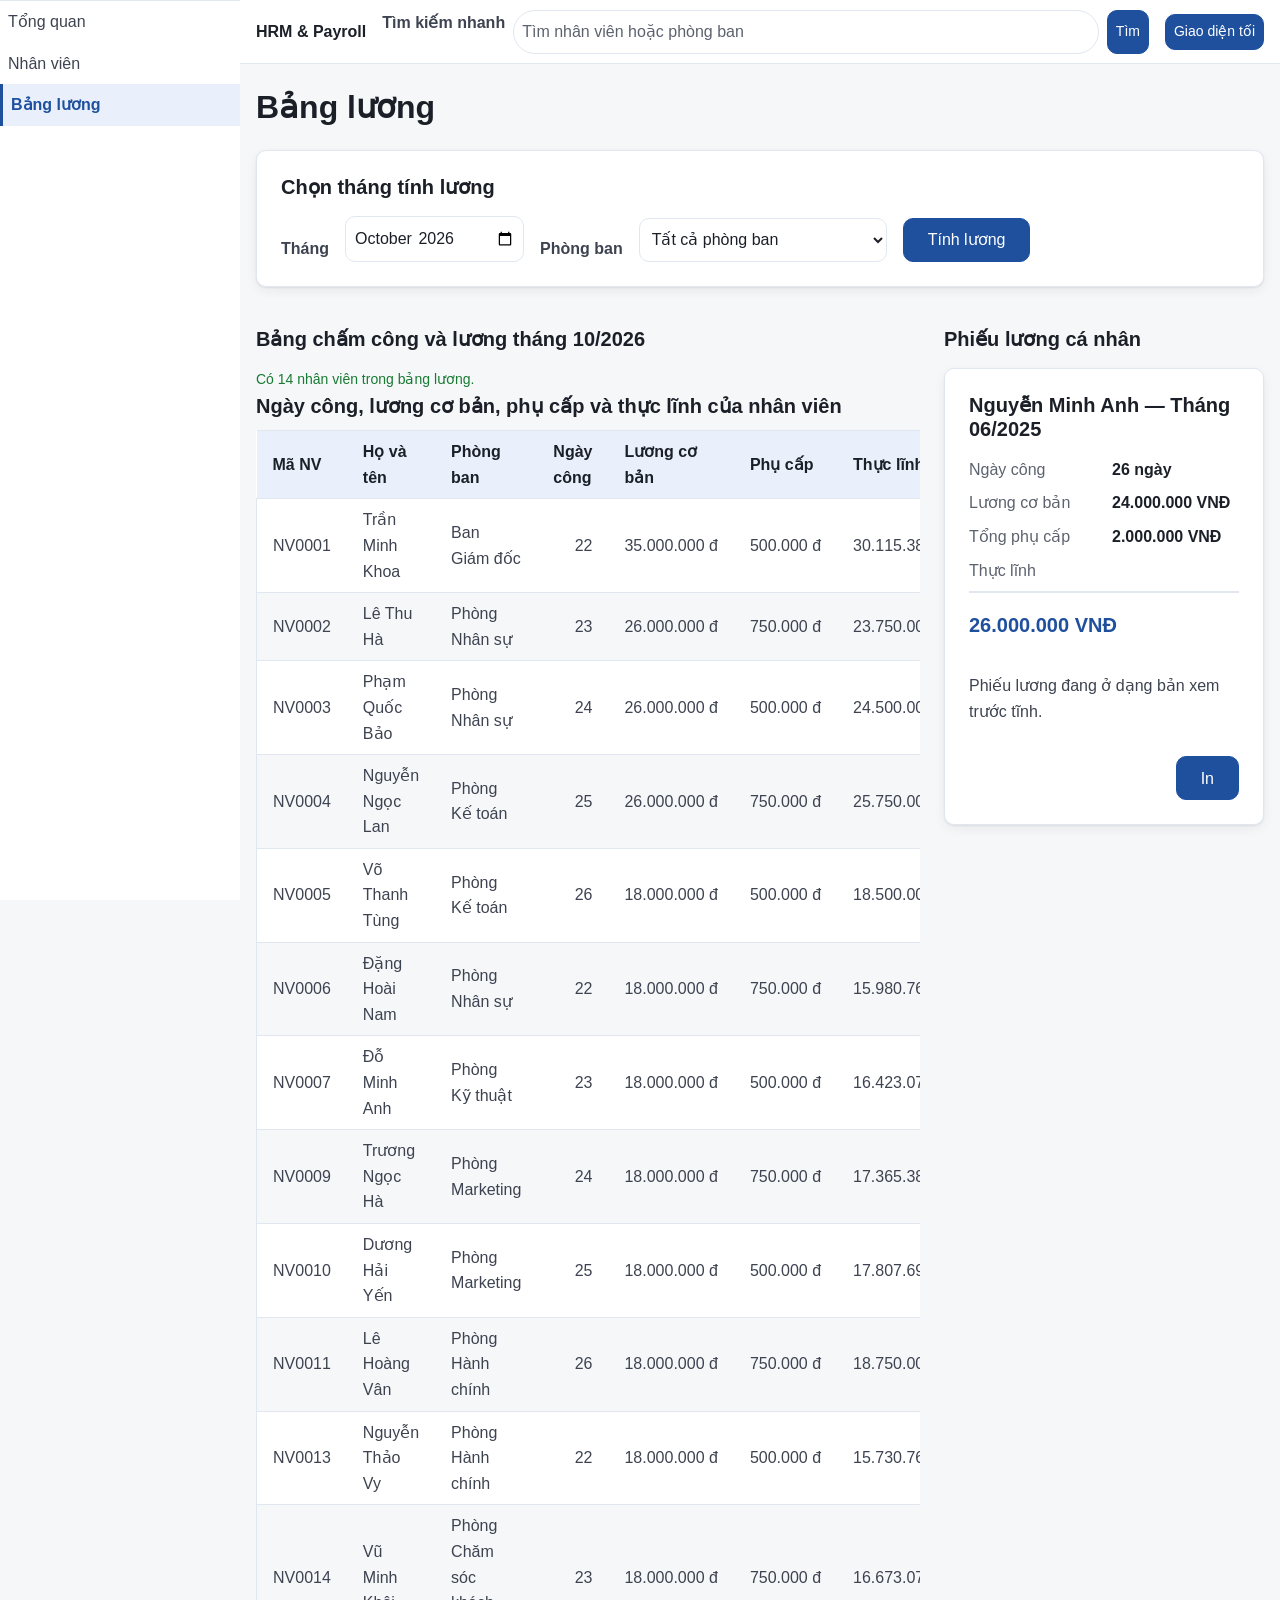
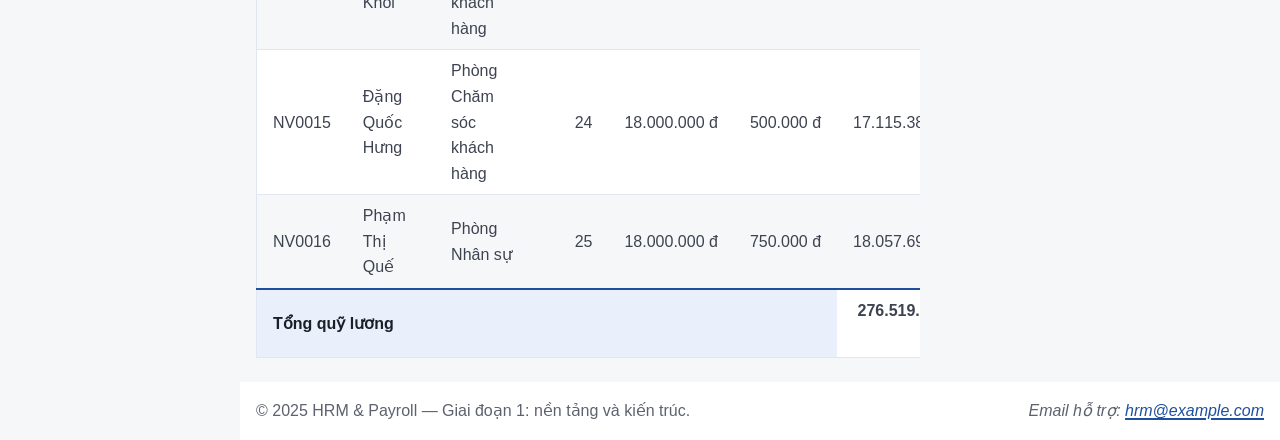
==== commit 900d64c4: "[Feat]: Kết nối dashboard dùng chung dữ liệu và theme controls" ====
--- a/bang-luong.html
+++ b/bang-luong.html
@@ -5,6 +5,7 @@
     <meta name="viewport" content="width=device-width, initial-scale=1">
     <title>Bảng lương | HRM &amp; Payroll</title>
     <meta name="description" content="Theo dõi ngày công, lương, phụ cấp và tổng quỹ lương theo tháng.">
+    <script src="js/theme.js"></script>
     <link rel="stylesheet" href="https://cdnjs.cloudflare.com/ajax/libs/animate.css/4.1.1/animate.min.css">
     <link rel="stylesheet" href="css/styles.css">
     <script src="js/data.js" defer></script>
@@ -21,9 +22,8 @@
         <input id="global-search" name="q" type="search" placeholder="Tìm nhân viên hoặc phòng ban">
         <button class="nut nut-nho" type="submit">Tìm</button>
       </form>
-      <!-- Dùng checkbox để CSS :has() chuyển token Sáng/Tối trong giai đoạn chưa viết JavaScript. -->
-      <input id="che-do-toi" type="checkbox">
-      <label for="che-do-toi">Chế độ tối</label>
+      <!-- Nút dùng theme.js và data-theme để đổi giao diện, script không defer nhằm tránh nháy màu. -->
+      <button class="nut nut-nho" id="nut-doi-giao-dien" type="button" aria-pressed="false" aria-label="Chuyển sang giao diện tối">Giao diện tối</button>
     </header>
 
     <!-- Điều hướng chính: đánh dấu trang hiện tại bằng aria-current. -->
--- a/css/styles.css
+++ b/css/styles.css
@@ -71,11 +71,37 @@
   --chieu-cao-header: 4rem;
   --rong-nav: 12.5rem;
 
-  color-scheme: light;
-}
-
-/* Chế độ Tối: chỉ ghi đè token, không thay đổi cấu trúc hoặc layout. */
-body:has(#che-do-toi:checked) {
+  color-scheme: light dark;
+}
+
+/* Bộ token tối dùng chung cho preference hệ điều hành và theme thủ công. */
+@media (prefers-color-scheme: dark) {
+  :root:not([data-theme="light"]) {
+    --mau-nen: #14171C;
+    --mau-the: #1E232B;
+    --mau-vien: #2E3540;
+    --chu-1: #E8EBF0;
+    --chu-2: #C3C9D4;
+    --chu-3: #A4ACBA;
+    --mau-chinh: #7FA8EF;
+    --mau-chinh-dam: #A9C4F5;
+    --mau-chinh-nhat: #22303F;
+    --mau-phu: #F0BD4A;
+    --mau-tren-chinh: #0F1520;
+    --mau-thanh-cong: #6FCF8B;
+    --mau-thanh-cong-nhat: #1B3A28;
+    --mau-canh-bao: #F0BD4A;
+    --mau-canh-bao-nhat: #3D3010;
+    --mau-loi: #FF8A80;
+    --mau-loi-nhat: #44201F;
+    --bong: 0 2px 4px rgb(0 0 0 / 28%), 0 8px 20px rgb(0 0 0 / 24%);
+    --bong-noi: 0 10px 24px rgb(0 0 0 / 34%);
+    color-scheme: dark;
+  }
+}
+
+/* Lặp token tối để theme thủ công hoạt động cả khi hệ điều hành đang Sáng. */
+:root[data-theme="dark"] {
   --mau-nen: #14171C;
   --mau-the: #1E232B;
   --mau-vien: #2E3540;
@@ -95,7 +121,6 @@
   --mau-loi-nhat: #44201F;
   --bong: 0 2px 4px rgb(0 0 0 / 28%), 0 8px 20px rgb(0 0 0 / 24%);
   --bong-noi: 0 10px 24px rgb(0 0 0 / 34%);
-
   color-scheme: dark;
 }
 
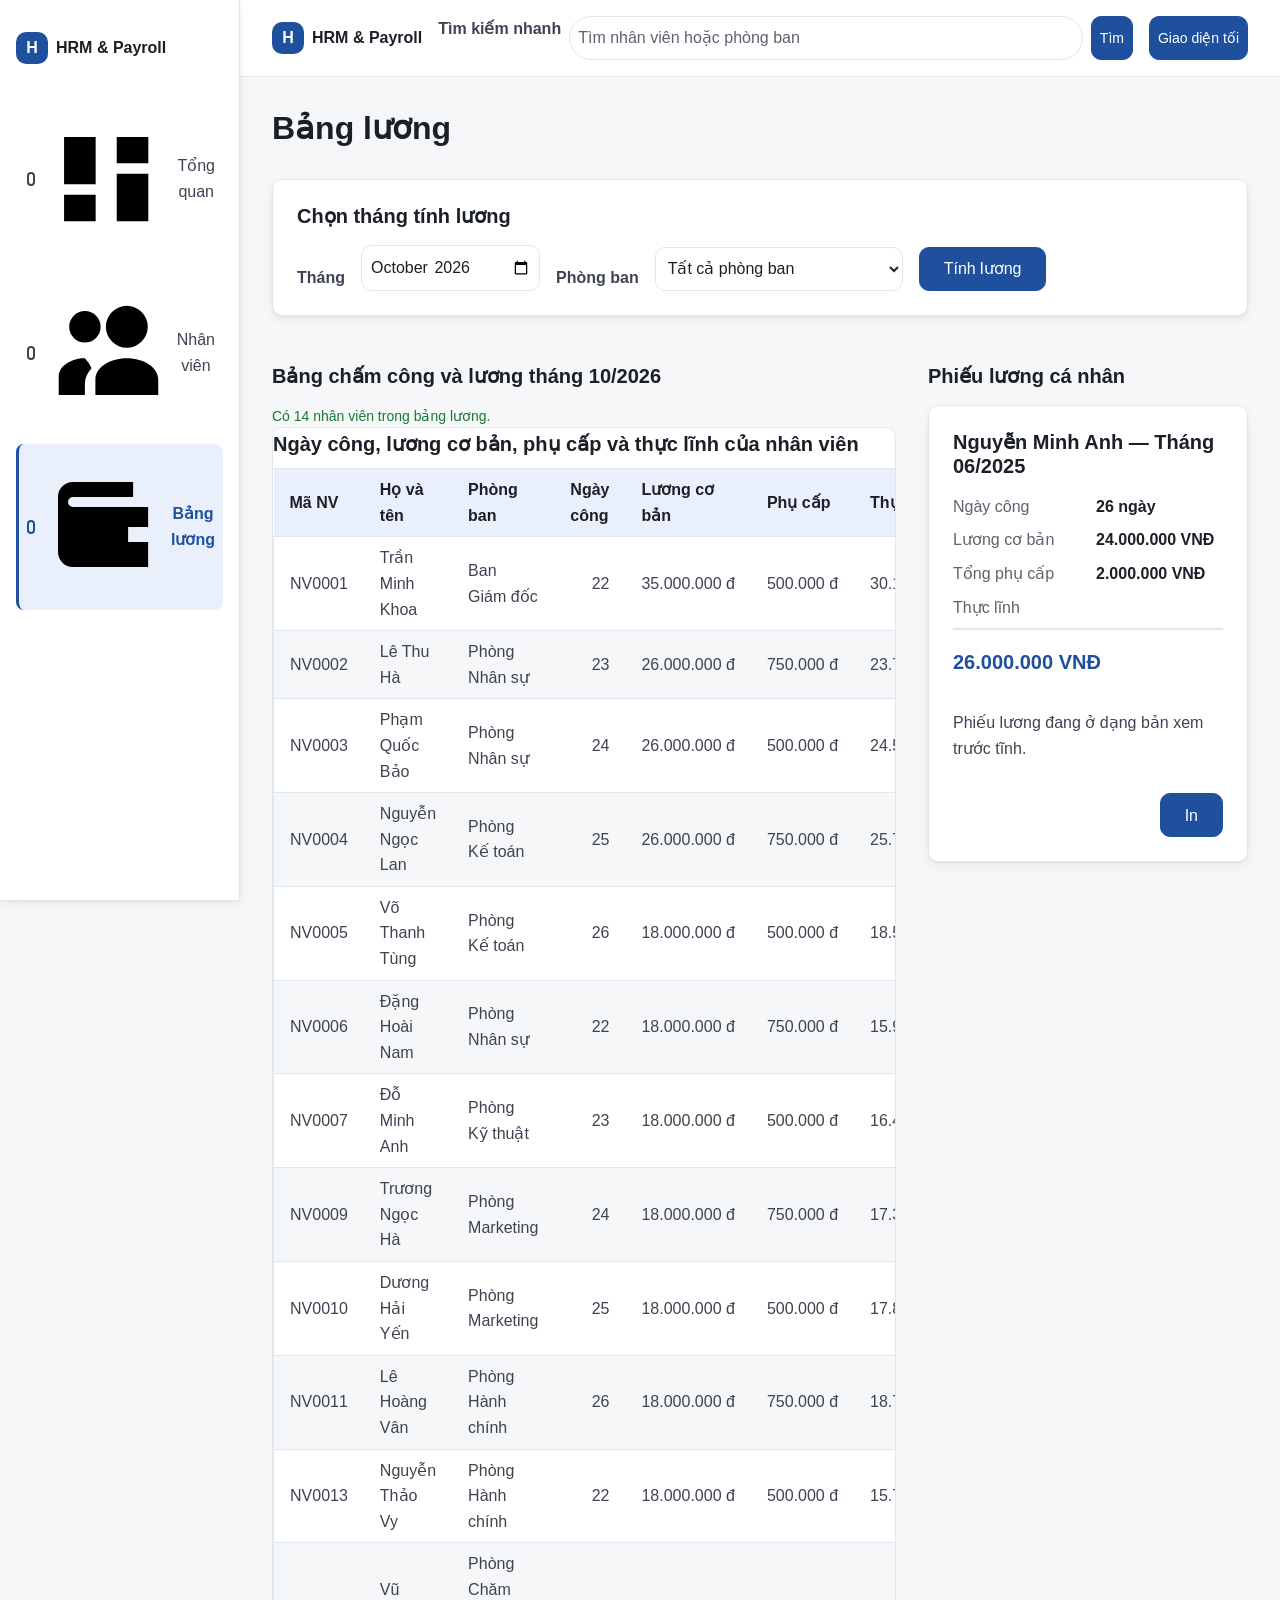
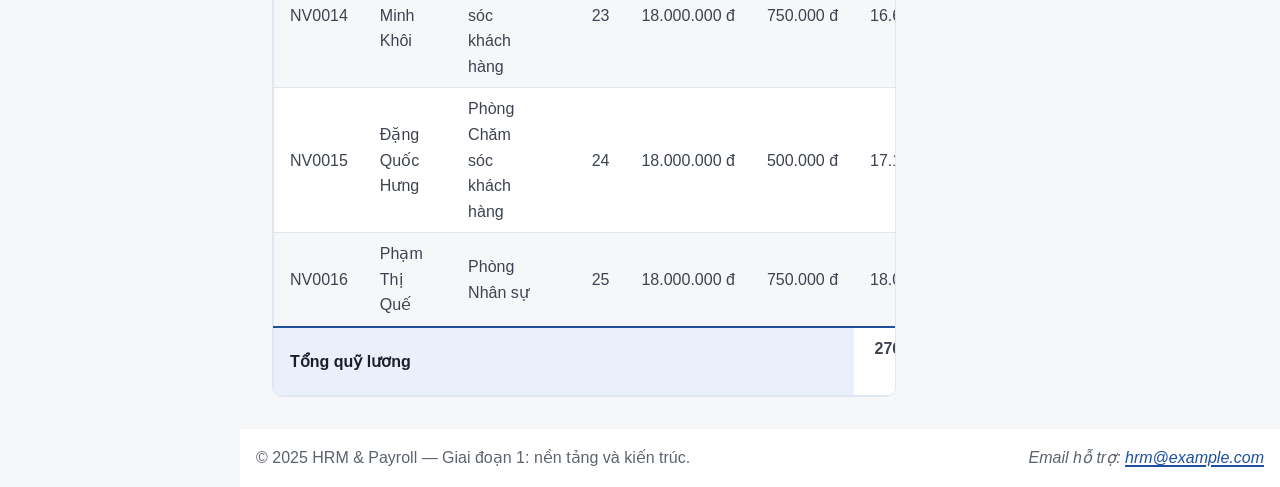
==== commit f535ed55: "[Style]: Làm lại bố cục dashboard, nhân viên và bảng lương" ====
--- a/bang-luong.html
+++ b/bang-luong.html
@@ -13,9 +13,11 @@
     <script src="js/features.js" defer></script>
   </head>
   <body>
+    <a class="skip-link" href="#noi-dung-chinh">Bỏ qua tới nội dung</a>
+    <svg class="icon-sprite" aria-hidden="true" focusable="false"><symbol id="icon-dashboard" viewBox="0 0 24 24"><path d="M4 13h6V4H4v9Zm0 7h6v-5H4v5Zm10 0h6V11h-6v9Zm0-16v5h6V4h-6Z"/></symbol><symbol id="icon-users" viewBox="0 0 24 24"><path d="M16 11a4 4 0 1 0-4-4 4 4 0 0 0 4 4ZM8 10a3 3 0 1 0-3-3 3 3 0 0 0 3 3Zm8 3c-3.31 0-6 1.79-6 4v3h12v-3c0-2.21-2.69-4-6-4ZM8 13c-2.76 0-5 1.57-5 3.5V20h5v-2c0-1.18.48-2.25 1.28-3.08A6.4 6.4 0 0 0 8 13Z"/></symbol><symbol id="icon-wallet" viewBox="0 0 24 24"><path d="M3 6a3 3 0 0 1 3-3h12v3H6a1 1 0 0 0 0 2h15v12H6a3 3 0 0 1-3-3V6Zm14 6v3h4v-3h-4Z"/></symbol><symbol id="icon-theme" viewBox="0 0 24 24"><path d="M12 3v2m0 14v2M5.64 5.64l1.41 1.41m9.9 9.9 1.41 1.41M3 12h2m14 0h2M5.64 18.36l1.41-1.41m9.9-9.9 1.41-1.41M12 7a5 5 0 1 0 0 10 5 5 0 0 0-5-5Z"/></symbol></svg>
     <!-- Khối đầu trang: nhận diện hệ thống và thao tác dùng chung. -->
     <header>
-      <a href="index.html">HRM &amp; Payroll</a>
+      <a class="logo" href="index.html"><span class="logo-mark" aria-hidden="true">H</span><span>HRM &amp; Payroll</span></a>
       <!-- Form tìm kiếm dùng chung cho các màn hình; hành vi sẽ bổ sung ở giai đoạn sau. -->
       <form role="search" action="#" method="get">
         <label for="global-search">Tìm kiếm nhanh</label>
@@ -28,15 +30,16 @@
 
     <!-- Điều hướng chính: đánh dấu trang hiện tại bằng aria-current. -->
     <nav aria-label="Điều hướng chính">
+      <span class="nav-brand"><span class="logo-mark" aria-hidden="true">H</span><span>HRM &amp; Payroll</span></span>
       <ul>
-        <li><a href="index.html">Tổng quan</a></li>
-        <li><a href="nhan-vien.html">Nhân viên</a></li>
-        <li><a href="bang-luong.html" aria-current="page">Bảng lương</a></li>
+        <li><a href="index.html"><svg class="icon" aria-hidden="true"><use href="#icon-dashboard"></use></svg>Tổng quan</a></li>
+        <li><a href="nhan-vien.html"><svg class="icon" aria-hidden="true"><use href="#icon-users"></use></svg>Nhân viên</a></li>
+        <li><a href="bang-luong.html" aria-current="page"><svg class="icon" aria-hidden="true"><use href="#icon-wallet"></use></svg>Bảng lương</a></li>
       </ul>
     </nav>
 
     <!-- Nội dung chính của trang bảng lương. -->
-    <main class="trang-bang-luong">
+    <main id="noi-dung-chinh" class="trang-bang-luong">
       <h1 class="tieu-de animate__animated animate__fadeInDown">Bảng lương</h1>
 
       <!-- Bộ chọn tháng: xác định kỳ lương cần xem. -->
--- a/css/styles.css
+++ b/css/styles.css
@@ -51,6 +51,7 @@
   --dong-cao: 1.6;
 
   /* Hình khối và chuyển động. */
+  --bo-goc-nho: 8px;
   --bo-goc: 10px;
   --bo-goc-tron: 999px;
   --bong: 0 1px 2px rgb(27 31 39 / 8%), 0 4px 12px rgb(27 31 39 / 6%);
@@ -1145,8 +1146,26 @@
     overflow-y: auto;
   }
 
+  nav {
+    display: flex;
+    flex-direction: column;
+    gap: var(--cach-5);
+    padding: var(--cach-5) var(--cach-3);
+    border-top: 0;
+    border-right: 1px solid var(--mau-vien);
+  }
+
+  .nav-brand {
+    display: inline-flex;
+    align-items: center;
+    gap: var(--cach-2);
+    color: var(--chu-1);
+    font-weight: 800;
+  }
+
   nav ul {
     flex-direction: column;
+    gap: var(--cach-2);
   }
 
   nav li {
@@ -1155,6 +1174,8 @@
 
   nav a {
     justify-content: flex-start;
+    gap: var(--cach-3);
+    border-radius: var(--bo-goc-nho, 8px);
   }
 
   nav a[aria-current="page"] {
@@ -1246,6 +1267,11 @@
   }
 
   .trang-tong-quan > .tieu-de { grid-area: tieu-de; }
+
+  .khu-kpi {
+    grid-template-columns: repeat(4, minmax(0, 1fr));
+  }
+
   .trang-tong-quan > .khu-kpi { grid-area: kpi; }
   .trang-tong-quan > .khu-bieu-do { grid-area: bieu-do; }
   .trang-tong-quan > .khu-het-han { grid-area: het-han; }
@@ -1292,7 +1318,255 @@
   }
 }
 
+/* Sprint 5 — Calm Enterprise UI redesign. */
+body {
+  background: var(--mau-nen);
+}
+
+.skip-link {
+  position: fixed;
+  z-index: 100;
+  top: var(--cach-2);
+  left: var(--cach-2);
+  padding: var(--cach-2) var(--cach-4);
+  border-radius: var(--bo-goc);
+  background: var(--mau-chinh);
+  color: var(--mau-tren-chinh);
+  transform: translateY(-160%);
+}
+
+.skip-link:focus {
+  transform: translateY(0);
+}
+
+.icon-sprite {
+  position: absolute;
+  width: 0;
+  height: 0;
+  overflow: hidden;
+}
+
+.logo {
+  display: inline-flex;
+  align-items: center;
+  gap: var(--cach-2);
+  color: var(--chu-1);
+  font-weight: 800;
+  text-decoration: none;
+}
+
+.logo-mark {
+  display: inline-grid;
+  width: 2rem;
+  height: 2rem;
+  place-items: center;
+  border-radius: var(--bo-goc);
+  background: var(--mau-chinh);
+  color: var(--mau-tren-chinh);
+}
+
+header,
+footer {
+  background: var(--mau-the);
+  border-color: var(--mau-vien);
+}
+
+header {
+  min-height: 4.5rem;
+  padding: var(--cach-3) var(--cach-5);
+}
+
+header > form input[type="search"] {
+  min-height: 2.75rem;
+  border-radius: var(--bo-goc-tron);
+}
+
+#nut-doi-giao-dien {
+  min-height: 2.75rem;
+  white-space: nowrap;
+}
+
+nav {
+  border-color: var(--mau-vien);
+  box-shadow: var(--bong);
+}
+
+nav a {
+  min-height: 2.75rem;
+  gap: var(--cach-2);
+  border-left: 3px solid transparent;
+}
+
+nav a::before {
+  display: inline-block;
+  width: 0.85rem;
+  height: 0.85rem;
+  border: 2px solid currentColor;
+  border-radius: var(--bo-goc-nho, 8px);
+  content: "";
+}
+
+nav a[aria-current="page"] {
+  border-top: 0;
+  border-left-color: var(--mau-chinh);
+  background: var(--mau-chinh-nhat);
+}
+
+main {
+  padding: var(--cach-5);
+}
+
+.trang-tong-quan,
+.trang-nhan-vien,
+.trang-bang-luong {
+  gap: var(--cach-5);
+}
+
+h1.tieu-de {
+  margin: 0;
+}
+
+.khu-kpi {
+  position: relative;
+}
+
+.khu-kpi > h2 {
+  grid-column: 1 / -1;
+  margin: 0;
+  color: var(--chu-2);
+  font-size: var(--co-to);
+}
+
+.the {
+  border-color: var(--mau-vien);
+  border-radius: var(--bo-goc);
+  box-shadow: var(--bong);
+}
+
+.the-tuong-tac:hover {
+  transform: translateY(-2px);
+  box-shadow: var(--bong-noi);
+}
+
+.so-kpi {
+  overflow-wrap: normal;
+  white-space: nowrap;
+  font-size: clamp(1.25rem, 1rem + 1.2vw, 2rem);
+  font-variant-numeric: tabular-nums;
+}
+
+.nhan-kpi {
+  line-height: 1.35;
+}
+
+.bieu-do-cot .thanh {
+  background: linear-gradient(90deg, var(--mau-chinh), var(--mau-chinh-dam));
+  animation: none;
+}
+
+.bieu-do-cot li {
+  min-height: 2rem;
+}
+
+.ds-hop-dong li {
+  min-height: 3rem;
+}
+
+.khu-cong-cu,
+.khu-danh-sach,
+.khu-bieu-mau,
+.ho-so-nhanh,
+.khu-bang,
+.phieu-luong {
+  border-radius: var(--bo-goc);
+}
+
+.thong-ke {
+  gap: var(--cach-3);
+}
+
+.thong-ke > div {
+  padding: var(--cach-3);
+  border-radius: var(--bo-goc);
+  background: var(--mau-the);
+}
+
+.bang-cuon {
+  border: 1px solid var(--mau-vien);
+  border-radius: var(--bo-goc);
+  background: var(--mau-the);
+}
+
+.bang-cuon table {
+  border-radius: var(--bo-goc);
+}
+
+tbody tr:hover {
+  background: var(--mau-chinh-nhat);
+}
+
+.khu-danh-sach td:nth-child(2),
+.khu-danh-sach td:nth-child(5),
+.khu-danh-sach td:nth-child(7),
+.khu-bang td:nth-child(1),
+.khu-bang td:nth-child(4) {
+  white-space: nowrap;
+  font-variant-numeric: tabular-nums;
+}
+
+.khu-danh-sach thead th:last-child {
+  white-space: nowrap;
+}
+
+.ho-so-nhanh {
+  overflow-x: clip;
+}
+
 /* Người dùng giảm chuyển động: block riêng này cần quy tắc ưu tiên cao hơn Animate.css. */
+@media (max-width: 767px) {
+  body {
+    padding-bottom: calc(var(--chieu-cao-nav) + env(safe-area-inset-bottom));
+  }
+
+  header {
+    padding: var(--cach-3);
+  }
+
+  nav {
+    display: block;
+    padding-bottom: env(safe-area-inset-bottom);
+  }
+
+  .nav-brand {
+    display: none;
+  }
+
+  nav a {
+    min-height: var(--chieu-cao-nav);
+    gap: var(--cach-1);
+    flex-direction: column;
+    font-size: var(--co-nho);
+  }
+
+  nav a::before {
+    display: none;
+  }
+
+  main {
+    padding: var(--cach-4) var(--cach-3);
+  }
+}
+
+@media (min-width: 1024px) {
+  .trang-nhan-vien .khu-danh-sach {
+    min-width: 0;
+  }
+
+  .trang-nhan-vien .khu-danh-sach .bang-cuon {
+    overflow-x: auto;
+  }
+}
+
 @media (prefers-reduced-motion: reduce) {
   *,
   *::before,
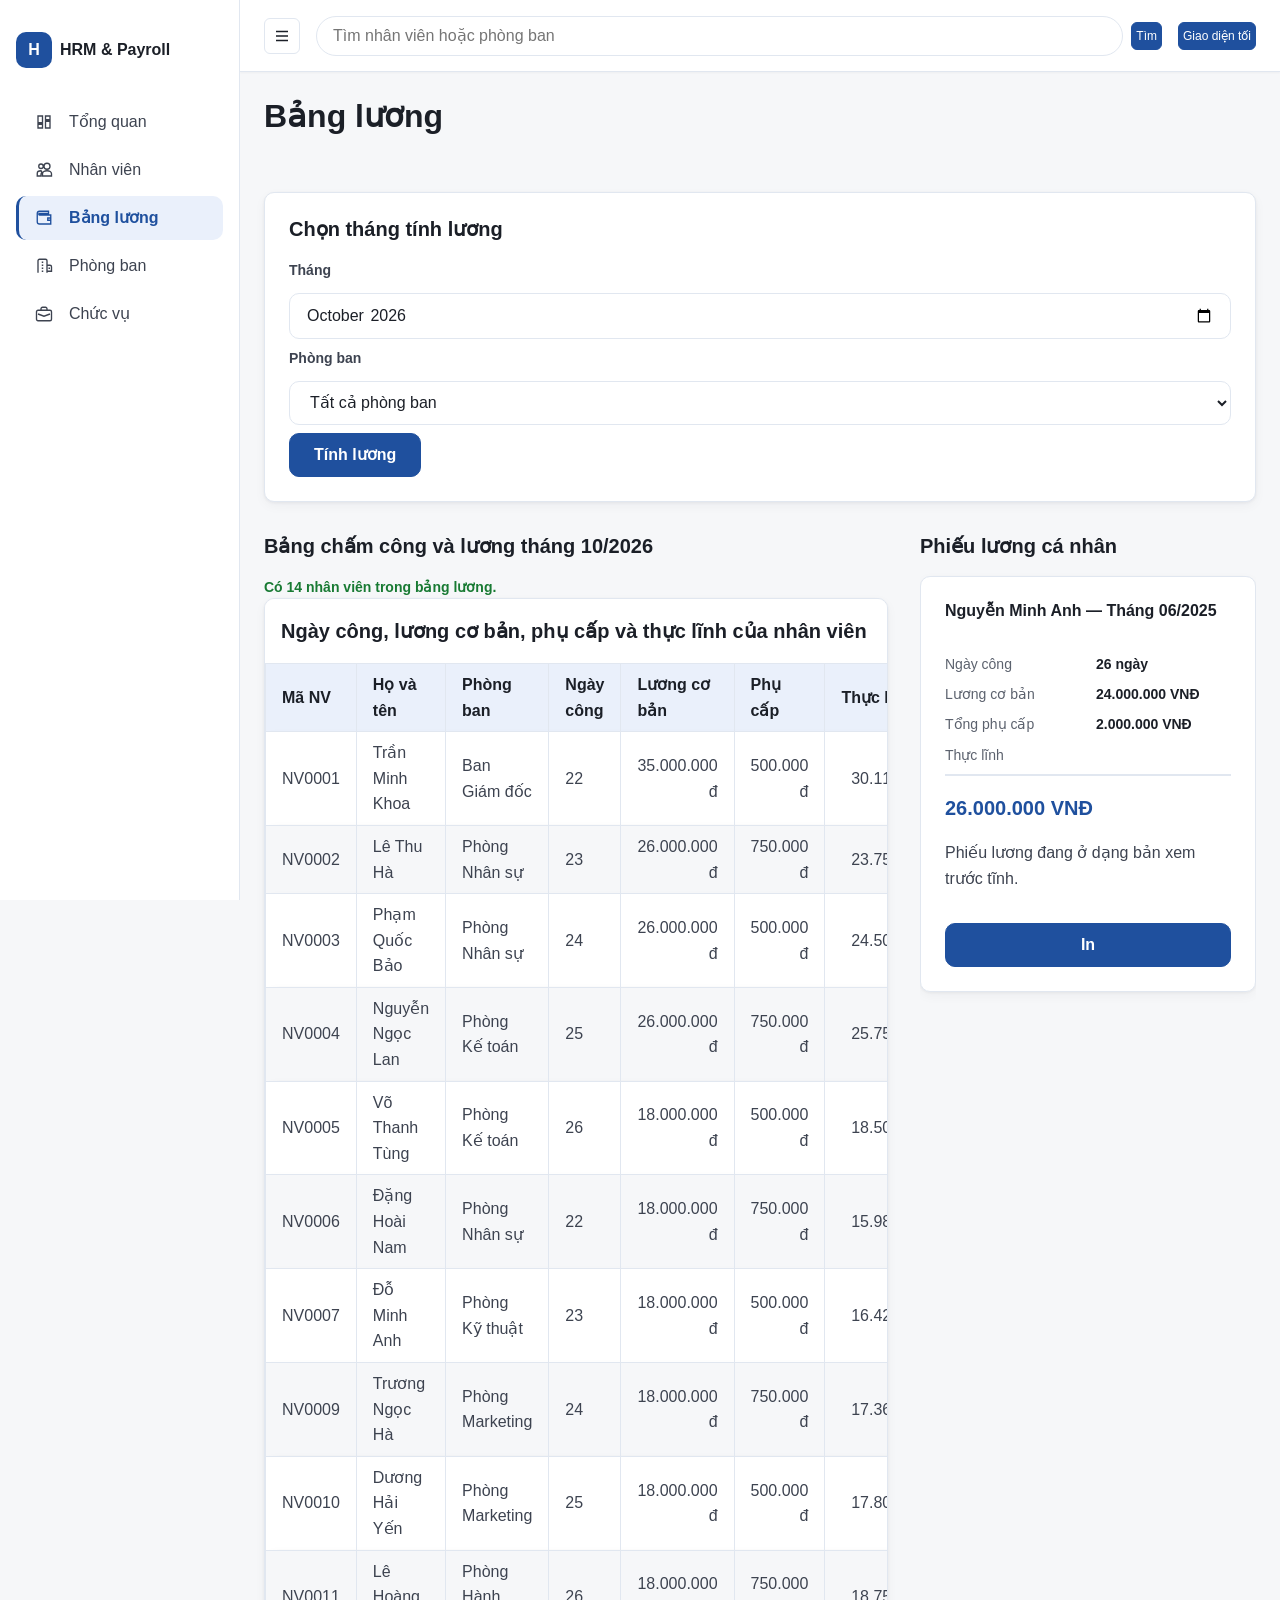
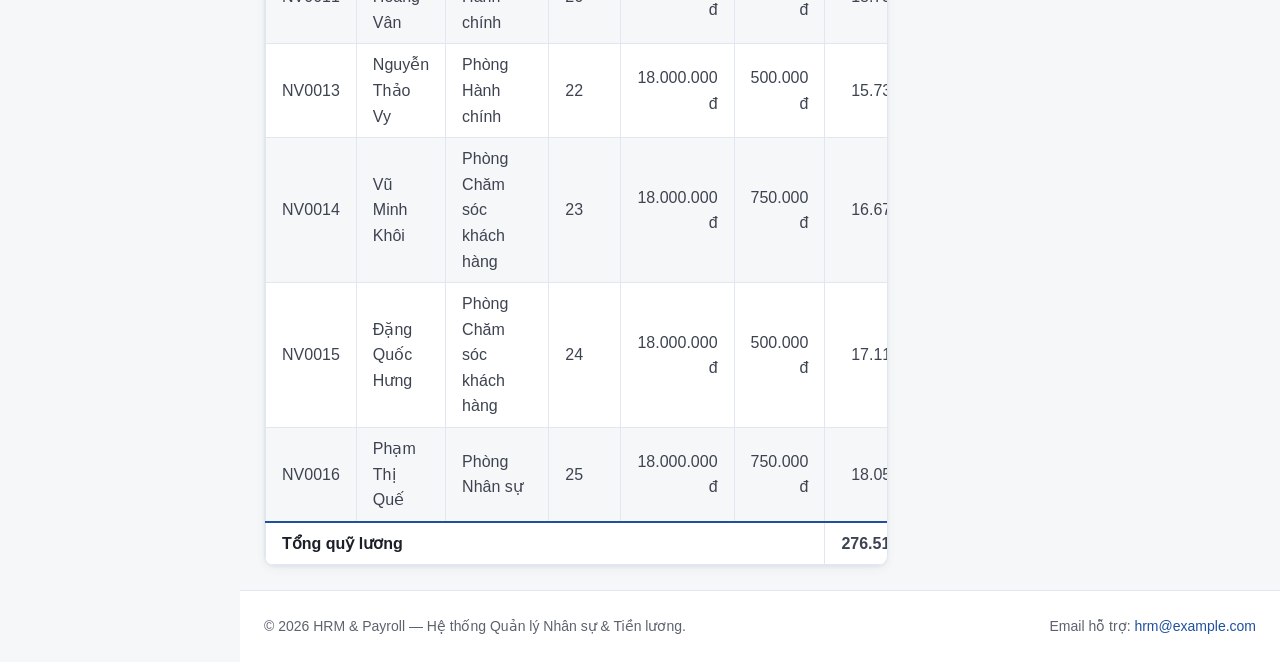
==== commit 10a43b52: "feat(ui): redesign Calm Enterprise layout, multi-chart dashboard and complete management dialogs - A" ====
--- a/bang-luong.html
+++ b/bang-luong.html
@@ -9,18 +9,30 @@
     <link rel="stylesheet" href="https://cdnjs.cloudflare.com/ajax/libs/animate.css/4.1.1/animate.min.css">
     <link rel="stylesheet" href="css/styles.css">
     <script src="js/data.js" defer></script>
+    <script src="js/kho-du-lieu.js" defer></script>
     <script src="js/logic.js" defer></script>
     <script src="js/features.js" defer></script>
   </head>
   <body>
     <a class="skip-link" href="#noi-dung-chinh">Bỏ qua tới nội dung</a>
-    <svg class="icon-sprite" aria-hidden="true" focusable="false"><symbol id="icon-dashboard" viewBox="0 0 24 24"><path d="M4 13h6V4H4v9Zm0 7h6v-5H4v5Zm10 0h6V11h-6v9Zm0-16v5h6V4h-6Z"/></symbol><symbol id="icon-users" viewBox="0 0 24 24"><path d="M16 11a4 4 0 1 0-4-4 4 4 0 0 0 4 4ZM8 10a3 3 0 1 0-3-3 3 3 0 0 0 3 3Zm8 3c-3.31 0-6 1.79-6 4v3h12v-3c0-2.21-2.69-4-6-4ZM8 13c-2.76 0-5 1.57-5 3.5V20h5v-2c0-1.18.48-2.25 1.28-3.08A6.4 6.4 0 0 0 8 13Z"/></symbol><symbol id="icon-wallet" viewBox="0 0 24 24"><path d="M3 6a3 3 0 0 1 3-3h12v3H6a1 1 0 0 0 0 2h15v12H6a3 3 0 0 1-3-3V6Zm14 6v3h4v-3h-4Z"/></symbol><symbol id="icon-theme" viewBox="0 0 24 24"><path d="M12 3v2m0 14v2M5.64 5.64l1.41 1.41m9.9 9.9 1.41 1.41M3 12h2m14 0h2M5.64 18.36l1.41-1.41m9.9-9.9 1.41-1.41M12 7a5 5 0 1 0 0 10 5 5 0 0 0-5-5Z"/></symbol></svg>
+    <svg class="icon-sprite" aria-hidden="true" focusable="false">
+      <symbol id="icon-dashboard" viewBox="0 0 24 24"><path d="M4 13h6V4H4v9Zm0 7h6v-5H4v5Zm10 0h6V11h-6v9Zm0-16v5h6V4h-6Z"/></symbol>
+      <symbol id="icon-users" viewBox="0 0 24 24"><path d="M16 11a4 4 0 1 0-4-4 4 4 0 0 0 4 4ZM8 10a3 3 0 1 0-3-3 3 3 0 0 0 3 3Zm8 3c-3.31 0-6 1.79-6 4v3h12v-3c0-2.21-2.69-4-6-4ZM8 13c-2.76 0-5 1.57-5 3.5V20h5v-2c0-1.18.48-2.25 1.28-3.08A6.4 6.4 0 0 0 8 13Z"/></symbol>
+      <symbol id="icon-wallet" viewBox="0 0 24 24"><path d="M3 6a3 3 0 0 1 3-3h12v3H6a1 1 0 0 0 0 2h15v12H6a3 3 0 0 1-3-3V6Zm14 6v3h4v-3h-4Z"/></symbol>
+      <symbol id="icon-building" viewBox="0 0 24 24"><path d="M4 21V5a2 2 0 0 1 2-2h8a2 2 0 0 1 2 2v16M9 7h2m-2 4h2m-2 4h2m-2 4h2m5-8h4a2 2 0 0 1 2 2v6h-6m2-4h2"/></symbol>
+      <symbol id="icon-briefcase" viewBox="0 0 24 24"><path d="M16 7V5a2 2 0 0 0-2-2h-4a2 2 0 0 0-2 2v2M4 7h16a2 2 0 0 1 2 2v10a2 2 0 0 1-2 2H4a2 2 0 0 1-2-2V9a2 2 0 0 1 2-2Zm0 5 8 3 8-3"/></symbol>
+      <symbol id="icon-menu" viewBox="0 0 24 24"><path d="M4 6h16M4 12h16M4 18h16"/></symbol>
+      <symbol id="icon-theme" viewBox="0 0 24 24"><path d="M12 3v2m0 14v2M5.64 5.64l1.41 1.41m9.9 9.9 1.41 1.41M3 12h2m14 0h2M5.64 18.36l1.41-1.41m9.9-9.9 1.41-1.41M12 7a5 5 0 1 0 0 10 5 5 0 0 0 0-10Z"/></symbol>
+    </svg>
     <!-- Khối đầu trang: nhận diện hệ thống và thao tác dùng chung. -->
     <header>
-      <a class="logo" href="index.html"><span class="logo-mark" aria-hidden="true">H</span><span>HRM &amp; Payroll</span></a>
+      <button class="nut nut-nho nut-vien nut-thu-gon-sidebar" id="nut-thu-gon-sidebar" type="button" aria-label="Thu gọn hoặc mở rộng thanh điều hướng" aria-expanded="true">
+        <svg class="icon" aria-hidden="true"><use href="#icon-menu"></use></svg>
+        <span class="sr-only">Thu gọn thanh điều hướng</span>
+      </button>
       <!-- Form tìm kiếm dùng chung cho các màn hình; hành vi sẽ bổ sung ở giai đoạn sau. -->
       <form role="search" action="#" method="get">
-        <label for="global-search">Tìm kiếm nhanh</label>
+        <label class="sr-only" for="global-search">Tìm kiếm nhanh</label>
         <input id="global-search" name="q" type="search" placeholder="Tìm nhân viên hoặc phòng ban">
         <button class="nut nut-nho" type="submit">Tìm</button>
       </form>
@@ -32,9 +44,11 @@
     <nav aria-label="Điều hướng chính">
       <span class="nav-brand"><span class="logo-mark" aria-hidden="true">H</span><span>HRM &amp; Payroll</span></span>
       <ul>
-        <li><a href="index.html"><svg class="icon" aria-hidden="true"><use href="#icon-dashboard"></use></svg>Tổng quan</a></li>
-        <li><a href="nhan-vien.html"><svg class="icon" aria-hidden="true"><use href="#icon-users"></use></svg>Nhân viên</a></li>
-        <li><a href="bang-luong.html" aria-current="page"><svg class="icon" aria-hidden="true"><use href="#icon-wallet"></use></svg>Bảng lương</a></li>
+        <li><a href="index.html" title="Tổng quan"><svg class="icon" aria-hidden="true"><use href="#icon-dashboard"></use></svg><span class="nav-text">Tổng quan</span></a></li>
+        <li><a href="nhan-vien.html" title="Nhân viên"><svg class="icon" aria-hidden="true"><use href="#icon-users"></use></svg><span class="nav-text">Nhân viên</span></a></li>
+        <li><a href="bang-luong.html" aria-current="page" title="Bảng lương"><svg class="icon" aria-hidden="true"><use href="#icon-wallet"></use></svg><span class="nav-text">Bảng lương</span></a></li>
+        <li><a href="phong-ban.html" title="Phòng ban"><svg class="icon" aria-hidden="true"><use href="#icon-building"></use></svg><span class="nav-text">Phòng ban</span></a></li>
+        <li><a href="chuc-vu.html" title="Chức vụ"><svg class="icon" aria-hidden="true"><use href="#icon-briefcase"></use></svg><span class="nav-text">Chức vụ</span></a></li>
       </ul>
     </nav>
 
@@ -78,40 +92,7 @@
             </thead>
             <tbody id="than-bang-luong">
               <tr>
-                <td data-cot="Mã NV">NV001</td>
-                <td data-cot="Họ và tên">Nguyễn Minh Anh</td>
-                <td data-cot="Phòng ban">Kỹ thuật</td>
-                <td data-cot="Ngày công"><label for="workdays-nv001">Ngày công NV001</label><input id="workdays-nv001" name="workdays-nv001" type="number" min="0" max="31" value="26"></td>
-                <td class="so-tien" data-cot="Lương cơ bản">24.000.000 VNĐ</td>
-                <td class="so-tien" data-cot="Phụ cấp">2.000.000 VNĐ</td>
-                <td class="so-tien" data-cot="Thực lĩnh">26.000.000 VNĐ</td>
-              </tr>
-              <tr>
-                <td data-cot="Mã NV">NV002</td>
-                <td data-cot="Họ và tên">Trần Quốc Bảo</td>
-                <td data-cot="Phòng ban">Kinh doanh</td>
-                <td data-cot="Ngày công"><label for="workdays-nv002">Ngày công NV002</label><input id="workdays-nv002" name="workdays-nv002" type="number" min="0" max="31" value="25"></td>
-                <td class="so-tien" data-cot="Lương cơ bản">20.000.000 VNĐ</td>
-                <td class="so-tien" data-cot="Phụ cấp">3.000.000 VNĐ</td>
-                <td class="so-tien" data-cot="Thực lĩnh">23.000.000 VNĐ</td>
-              </tr>
-              <tr>
-                <td data-cot="Mã NV">NV003</td>
-                <td data-cot="Họ và tên">Lê Thu Hà</td>
-                <td data-cot="Phòng ban">Nhân sự</td>
-                <td data-cot="Ngày công"><label for="workdays-nv003">Ngày công NV003</label><input id="workdays-nv003" name="workdays-nv003" type="number" min="0" max="31" value="24"></td>
-                <td class="so-tien" data-cot="Lương cơ bản">16.000.000 VNĐ</td>
-                <td class="so-tien" data-cot="Phụ cấp">1.500.000 VNĐ</td>
-                <td class="so-tien" data-cot="Thực lĩnh">17.500.000 VNĐ</td>
-              </tr>
-              <tr>
-                <td data-cot="Mã NV">NV004</td>
-                <td data-cot="Họ và tên">Phạm Gia Huy</td>
-                <td data-cot="Phòng ban">Tài chính</td>
-                <td data-cot="Ngày công"><label for="workdays-nv004">Ngày công NV004</label><input id="workdays-nv004" name="workdays-nv004" type="number" min="0" max="31" value="26"></td>
-                <td class="so-tien" data-cot="Lương cơ bản">18.000.000 VNĐ</td>
-                <td class="so-tien" data-cot="Phụ cấp">1.000.000 VNĐ</td>
-                <td class="so-tien" data-cot="Thực lĩnh">19.000.000 VNĐ</td>
+                <td colspan="7" data-cot="Kết quả" class="khong-co-du-lieu">Đang tính toán bảng lương...</td>
               </tr>
             </tbody>
             <tfoot>
@@ -128,7 +109,7 @@
       <aside class="phieu-luong" aria-labelledby="payslip-heading">
         <h2 id="payslip-heading">Phiếu lương cá nhân</h2>
         <article class="the animate__animated animate__fadeInRight">
-          <h2>Nguyễn Minh Anh — Tháng 06/2025</h2>
+          <h3>Nguyễn Minh Anh — Tháng 06/2025</h3>
           <dl>
             <dt>Ngày công</dt>
             <dd>26 ngày</dd>
@@ -147,7 +128,7 @@
 
     <!-- Chân trang: thông tin liên hệ và bản quyền dự án. -->
     <footer>
-      <p>© 2025 HRM &amp; Payroll — Giai đoạn 1: nền tảng và kiến trúc.</p>
+      <p>© 2026 HRM &amp; Payroll — Hệ thống Quản lý Nhân sự &amp; Tiền lương.</p>
       <address>Email hỗ trợ: <a href="mailto:hrm@example.com">hrm@example.com</a></address>
     </footer>
   </body>
--- a/css/styles.css
+++ b/css/styles.css
@@ -1,22 +1,21 @@
-/* Giai đoạn 2D: Motion, trên nền Design System, Layout và Components. */
-
-/* Reset nền tảng. */
-*,
-*::before,
-*::after {
-  box-sizing: border-box;
-}
-
-/* Mục 1: Design System — token theo vai trò. */
+/* ==========================================================================
+   HRM & Payroll — Design System & Stylesheet
+   Kiến trúc: ITCSS (Settings -> Reset/Base -> Layout -> Components -> Responsive -> A11y)
+   Chuẩn: CSS3 thuần, Mobile-First, Calm Enterprise Theme (Light & Dark)
+   ========================================================================== */
+
+/* ==========================================================================
+   1. SETTINGS & DESIGN TOKENS
+   ========================================================================== */
 :root {
-  /* Màu thương hiệu. */
+  /* Màu thương hiệu */
   --mau-chinh: #1F509E;
   --mau-chinh-dam: #163C77;
   --mau-chinh-nhat: #EAF0FB;
   --mau-phu: #E6A811;
   --mau-tren-chinh: #FFFFFF;
 
-  /* Màu trạng thái. */
+  /* Màu trạng thái nghiệp vụ */
   --mau-thanh-cong: #187A33;
   --mau-thanh-cong-nhat: #E6F4EA;
   --mau-canh-bao: #9A5B00;
@@ -24,17 +23,17 @@
   --mau-loi: #C5221F;
   --mau-loi-nhat: #FDECEA;
 
-  /* Màu chữ theo mức độ ưu tiên. */
+  /* Màu chữ phân cấp */
   --chu-1: #1B1F27;
   --chu-2: #3D4350;
   --chu-3: #5C626E;
 
-  /* Màu nền và đường viền. */
+  /* Màu nền và đường viền */
   --mau-nen: #F6F7F9;
   --mau-the: #FFFFFF;
   --mau-vien: #E1E7F0;
 
-  /* Khoảng cách chuẩn. */
+  /* Thang khoảng cách chuẩn (4px grid) */
   --cach-1: 4px;
   --cach-2: 8px;
   --cach-3: 16px;
@@ -42,40 +41,39 @@
   --cach-5: 32px;
   --cach-6: 48px;
 
-  /* Kiểu chữ và nhịp dòng. */
-  --font: -apple-system, BlinkMacSystemFont, "Segoe UI", sans-serif;
+  /* Kiểu chữ và nhịp dòng */
+  --font: -apple-system, BlinkMacSystemFont, "Segoe UI", Roboto, Helvetica, Arial, sans-serif;
   --co-nho: 0.875rem;
   --co-thuong: 1rem;
   --co-to: 1.25rem;
   --co-tieu-de: clamp(1.5rem, 1.2rem + 1.5vw, 2rem);
   --dong-cao: 1.6;
 
-  /* Hình khối và chuyển động. */
-  --bo-goc-nho: 8px;
+  /* Hình khối và độ bóng (Calm Enterprise) */
+  --bo-goc-nho: 6px;
   --bo-goc: 10px;
+  --bo-goc-lon: 14px;
   --bo-goc-tron: 999px;
-  --bong: 0 1px 2px rgb(27 31 39 / 8%), 0 4px 12px rgb(27 31 39 / 6%);
-  --bong-noi: 0 8px 20px rgb(27 31 39 / 16%);
-  --chuyen-dong: 0.25s ease-out;
-
-  /* Motion tokens. */
+  --bong: 0 1px 3px rgb(27 31 39 / 6%), 0 4px 12px rgb(27 31 39 / 4%);
+  --bong-noi: 0 6px 18px rgb(27 31 39 / 10%), 0 2px 6px rgb(27 31 39 / 6%);
+
+  /* Thời lượng chuyển động */
   --tg-nhanh: 0.2s;
   --tg-vua: 0.3s;
   --duong-cong: cubic-bezier(0.22, 0.61, 0.36, 1);
-  /* Animate.css đọc hai biến này để kiểm soát thời lượng và độ trễ animation. */
   --animate-duration: 0.5s;
   --animate-delay: 0.12s;
 
-  /* Bố cục: media query dùng mốc px cố định vì không dùng được var(). */
-  --rong-noi-dung: 75rem;
+  /* Kích thước khung bố cục */
+  --rong-noi-dung: 78rem;
+  --chieu-cao-header: 4.5rem;
   --chieu-cao-nav: 4rem;
-  --chieu-cao-header: 4rem;
-  --rong-nav: 12.5rem;
+  --rong-nav: 13.5rem;
 
   color-scheme: light dark;
 }
 
-/* Bộ token tối dùng chung cho preference hệ điều hành và theme thủ công. */
+/* Tokens chế độ tối: đồng bộ giữa tùy chọn hệ điều hành và gán thuộc tính data-theme */
 @media (prefers-color-scheme: dark) {
   :root:not([data-theme="light"]) {
     --mau-nen: #14171C;
@@ -95,13 +93,12 @@
     --mau-canh-bao-nhat: #3D3010;
     --mau-loi: #FF8A80;
     --mau-loi-nhat: #44201F;
-    --bong: 0 2px 4px rgb(0 0 0 / 28%), 0 8px 20px rgb(0 0 0 / 24%);
-    --bong-noi: 0 10px 24px rgb(0 0 0 / 34%);
+    --bong: 0 2px 6px rgb(0 0 0 / 28%), 0 8px 20px rgb(0 0 0 / 22%);
+    --bong-noi: 0 10px 24px rgb(0 0 0 / 36%);
     color-scheme: dark;
   }
 }
 
-/* Lặp token tối để theme thủ công hoạt động cả khi hệ điều hành đang Sáng. */
 :root[data-theme="dark"] {
   --mau-nen: #14171C;
   --mau-the: #1E232B;
@@ -120,16 +117,26 @@
   --mau-canh-bao-nhat: #3D3010;
   --mau-loi: #FF8A80;
   --mau-loi-nhat: #44201F;
-  --bong: 0 2px 4px rgb(0 0 0 / 28%), 0 8px 20px rgb(0 0 0 / 24%);
-  --bong-noi: 0 10px 24px rgb(0 0 0 / 34%);
+  --bong: 0 2px 6px rgb(0 0 0 / 28%), 0 8px 20px rgb(0 0 0 / 22%);
+  --bong-noi: 0 10px 24px rgb(0 0 0 / 36%);
   color-scheme: dark;
 }
 
-/* Mục 2: Base — nền tảng chung. */
+/* ==========================================================================
+   2. RESET & BASE
+   ========================================================================== */
+*,
+*::before,
+*::after {
+  box-sizing: border-box;
+}
+
 html {
   font-family: var(--font);
   font-size: 100%;
   line-height: var(--dong-cao);
+  scroll-behavior: smooth;
+  -webkit-text-size-adjust: 100%;
 }
 
 body {
@@ -164,6 +171,99 @@
   min-width: 0;
 }
 
+h1,
+h2,
+h3,
+h4 {
+  margin-top: 0;
+  color: var(--chu-1);
+  font-weight: 700;
+  line-height: 1.25;
+}
+
+h1 { font-size: var(--co-tieu-de); }
+h2 { font-size: var(--co-to); }
+h3 { font-size: var(--co-thuong); }
+
+p {
+  margin: 0 0 var(--cach-3) 0;
+  color: var(--chu-2);
+}
+
+p:last-child {
+  margin-bottom: 0;
+}
+
+a {
+  color: var(--mau-chinh);
+  text-decoration: none;
+  transition: color var(--tg-nhanh) var(--duong-cong);
+}
+
+a:hover {
+  color: var(--mau-chinh-dam);
+  text-decoration: underline;
+  text-underline-offset: 0.2em;
+}
+
+img {
+  max-width: 100%;
+  height: auto;
+  display: block;
+}
+
+hr {
+  border: 0;
+  border-top: 1px solid var(--mau-vien);
+  margin: var(--cach-4) 0;
+}
+
+:focus-visible {
+  outline: 3px solid var(--mau-chinh);
+  outline-offset: 2px;
+}
+
+/* ==========================================================================
+   3. APP SHELL LAYOUT (Header, Nav, Footer, Skip-link)
+   ========================================================================== */
+
+/* Skip Link hỗ trợ bàn phím (A11y) */
+.skip-link {
+  position: fixed;
+  z-index: 100;
+  top: var(--cach-2);
+  left: var(--cach-2);
+  padding: var(--cach-2) var(--cach-4);
+  border-radius: var(--bo-goc);
+  background: var(--mau-chinh);
+  color: var(--mau-tren-chinh);
+  font-weight: 700;
+  transform: translateY(-180%);
+  transition: transform var(--tg-nhanh) var(--duong-cong);
+}
+
+.skip-link:focus {
+  transform: translateY(0);
+}
+
+.icon-sprite {
+  position: absolute;
+  width: 0;
+  height: 0;
+  overflow: hidden;
+}
+
+.icon {
+  width: 1.125rem;
+  height: 1.125rem;
+  flex: 0 0 1.125rem;
+  fill: none;
+  stroke: currentColor;
+  stroke-width: 1.8;
+  vertical-align: middle;
+}
+
+/* Khối đầu trang (Header / Topbar) */
 header {
   position: sticky;
   z-index: 10;
@@ -174,42 +274,68 @@
   align-items: center;
   gap: var(--cach-2) var(--cach-3);
   min-height: var(--chieu-cao-header);
-  padding: var(--cach-2) var(--cach-3);
+  padding: var(--cach-2) var(--cach-4);
   border-bottom: 1px solid var(--mau-vien);
   background-color: var(--mau-the);
-}
-
-header > a {
-  flex: 0 1 auto;
+  box-shadow: 0 1px 2px rgb(27 31 39 / 4%);
+}
+
+.nut-thu-gon-sidebar {
+  flex: 0 0 auto;
+  display: inline-flex;
+  align-items: center;
+  justify-content: center;
+  width: 2.25rem;
+  height: 2.25rem;
+  min-height: 2.25rem;
+  padding: 0;
+  border-radius: var(--bo-goc);
   color: var(--chu-1);
-  font-weight: 700;
+}
+
+.logo {
+  display: inline-flex;
+  align-items: center;
+  gap: var(--cach-2);
+  color: var(--chu-1);
+  font-weight: 800;
   text-decoration: none;
+  font-size: var(--co-thuong);
+}
+
+.logo-mark {
+  display: inline-grid;
+  width: 2.25rem;
+  height: 2.25rem;
+  place-items: center;
+  border-radius: var(--bo-goc);
+  background: var(--mau-chinh);
+  color: var(--mau-tren-chinh);
+  font-weight: 800;
 }
 
 header > form {
   display: flex;
-  flex: 1 1 16rem;
-  flex-wrap: wrap;
+  flex: 1 1 14rem;
+  align-items: center;
   gap: var(--cach-2);
   min-width: 0;
 }
 
-header > form label,
-header > label {
-  flex: 0 0 auto;
-  color: var(--chu-2);
-  font-weight: 700;
-}
-
-header > form input {
+header > form input[type="search"] {
   flex: 1 1 10rem;
   min-width: 0;
-}
-
-header > form input[type="search"] {
+  min-height: 2.5rem;
   border-radius: var(--bo-goc-tron);
-}
-
+  padding: var(--cach-1) var(--cach-3);
+}
+
+#nut-doi-giao-dien {
+  flex: 0 0 auto;
+  white-space: nowrap;
+}
+
+/* Điều hướng chính (Navigation) */
 nav {
   position: fixed;
   z-index: 20;
@@ -220,6 +346,11 @@
   padding-bottom: env(safe-area-inset-bottom);
   border-top: 1px solid var(--mau-vien);
   background-color: var(--mau-the);
+  box-shadow: 0 -2px 8px rgb(27 31 39 / 6%);
+}
+
+.nav-brand {
+  display: none;
 }
 
 nav ul {
@@ -239,11 +370,14 @@
 nav a {
   display: flex;
   flex: 1 1 auto;
+  flex-direction: column;
   align-items: center;
   justify-content: center;
+  gap: var(--cach-1);
   min-width: 0;
-  padding: var(--cach-2);
+  padding: var(--cach-1);
   color: var(--chu-2);
+  font-size: var(--co-nho);
   text-align: center;
   text-decoration: none;
   transition: background-color var(--tg-nhanh) var(--duong-cong), color var(--tg-nhanh) var(--duong-cong);
@@ -256,6 +390,7 @@
   font-weight: 700;
 }
 
+/* Vùng nội dung chính (Main) */
 main {
   grid-area: main;
   width: 100%;
@@ -263,16 +398,23 @@
   padding: var(--cach-4) var(--cach-3);
 }
 
+h1.tieu-de {
+  margin-bottom: var(--cach-4);
+}
+
+/* Chân trang (Footer) */
 footer {
   display: flex;
   grid-area: footer;
   flex-wrap: wrap;
   align-items: center;
   justify-content: space-between;
-  gap: var(--cach-2) var(--cach-3);
-  padding: var(--cach-3);
+  gap: var(--cach-2) var(--cach-4);
+  padding: var(--cach-4);
+  border-top: 1px solid var(--mau-vien);
   background-color: var(--mau-the);
   color: var(--chu-3);
+  font-size: var(--co-nho);
 }
 
 footer p {
@@ -282,39 +424,301 @@
 
 footer address {
   color: var(--chu-3);
-}
-
-footer a {
+  font-style: normal;
+}
+
+/* ==========================================================================
+   4. COMPONENTS
+   ========================================================================== */
+
+/* --- Cards (.the) --- */
+.the {
+  padding: var(--cach-4);
+  border: 1px solid var(--mau-vien);
+  border-radius: var(--bo-goc);
+  background-color: var(--mau-the);
+  box-shadow: var(--bong);
+  transition: border-color var(--tg-nhanh) var(--duong-cong);
+}
+
+.the-tuong-tac {
+  transition: transform var(--tg-vua) var(--duong-cong), box-shadow var(--tg-vua) var(--duong-cong), border-color var(--tg-vua) var(--duong-cong);
+}
+
+.the-tuong-tac:hover {
+  transform: translateY(-2px);
+  box-shadow: var(--bong-noi);
+  border-color: var(--mau-chinh-nhat);
+}
+
+/* KPI Cards */
+.khu-kpi {
+  display: grid;
+  grid-template-columns: repeat(auto-fit, minmax(10rem, 1fr));
+  gap: var(--cach-3);
+}
+
+.khu-kpi > h2 {
+  grid-column: 1 / -1;
+  margin-bottom: 0;
+  color: var(--chu-2);
+  font-size: var(--co-to);
+}
+
+.khu-kpi .the {
+  display: flex;
+  flex-direction: column;
+  gap: var(--cach-1);
+}
+
+.so-kpi {
+  margin: 0;
   color: var(--mau-chinh);
-}
-
-a {
+  font-size: clamp(1.125rem, 0.9rem + 0.6vw, 1.625rem);
+  font-weight: 800;
+  font-variant-numeric: tabular-nums;
+  line-height: 1.2;
+  white-space: nowrap;
+}
+
+.nhan-kpi {
+  margin: 0;
+  color: var(--chu-3);
+  font-size: var(--co-nho);
+  line-height: 1.4;
+}
+
+/* --- Buttons (.nut) --- */
+.nut {
+  display: inline-flex;
+  align-items: center;
+  justify-content: center;
+  gap: var(--cach-2);
+  min-height: 2.75rem;
+  padding: var(--cach-2) var(--cach-4);
+  border: 1px solid var(--mau-chinh);
+  border-radius: var(--bo-goc);
+  background-color: var(--mau-chinh);
+  color: var(--mau-tren-chinh);
+  cursor: pointer;
+  font-family: inherit;
+  font-size: var(--co-thuong);
+  font-weight: 600;
+  text-decoration: none;
+  white-space: nowrap;
+  transition: transform var(--tg-nhanh) var(--duong-cong),
+              box-shadow var(--tg-nhanh) var(--duong-cong),
+              background-color var(--tg-nhanh) var(--duong-cong),
+              border-color var(--tg-nhanh) var(--duong-cong);
+}
+
+.nut:not([disabled]):hover {
+  transform: translateY(-1px);
+  box-shadow: var(--bong);
+  background-color: var(--mau-chinh-dam);
+  border-color: var(--mau-chinh-dam);
+  color: var(--mau-tren-chinh);
+  text-decoration: none;
+}
+
+.nut:not([disabled]):active {
+  transform: scale(0.98);
+}
+
+.nut:focus-visible {
+  outline: 3px solid var(--mau-chinh);
+  outline-offset: 2px;
+  box-shadow: 0 0 0 4px var(--mau-chinh-nhat);
+}
+
+.nut[disabled] {
+  cursor: not-allowed;
+  opacity: 0.55;
+  box-shadow: none;
+  transform: none;
+}
+
+.nut-vien {
+  border-color: var(--mau-vien);
+  background-color: transparent;
+  color: var(--chu-1);
+}
+
+.nut-vien:not([disabled]):hover {
+  background-color: var(--mau-chinh-nhat);
+  border-color: var(--mau-chinh);
   color: var(--mau-chinh);
-  text-decoration-thickness: 0.1em;
-  text-underline-offset: 0.15em;
-}
-
-h1,
-h2,
-h3 {
+}
+
+.nut-nguy-hiem {
+  border-color: var(--mau-loi);
+  background-color: var(--mau-loi);
+  color: var(--mau-tren-chinh);
+}
+
+.nut-nguy-hiem:not([disabled]):hover {
+  border-color: var(--mau-loi);
+  background-color: #a81917;
+  color: var(--mau-tren-chinh);
+}
+
+.nut-nho {
+  min-height: 1.75rem;
+  padding: 2px var(--cach-1);
+  font-size: 0.75rem;
+  font-weight: 500;
+  border-radius: var(--bo-goc-nho);
+}
+
+.nhom-nut-thao-tac {
+  display: inline-flex;
+  align-items: center;
+  gap: 3px;
+  white-space: nowrap;
+}
+
+.nhom-nut-thao-tac .nut-nho {
+  min-height: 1.625rem;
+  padding: 1px 5px;
+  font-size: 0.75rem;
+  font-weight: 600;
+  border-radius: var(--bo-goc-nho);
+}
+
+/* --- Badges (.nhan) --- */
+.nhan {
+  display: inline-flex;
+  align-items: center;
+  gap: var(--cach-1);
+  width: fit-content;
+  white-space: nowrap;
+  padding: var(--cach-1) var(--cach-2);
+  border-radius: var(--bo-goc-tron);
+  font-size: var(--co-nho);
+  font-weight: 700;
+  line-height: 1.3;
+}
+
+.nhan-dang-lam {
+  background-color: var(--mau-thanh-cong-nhat);
+  color: var(--mau-thanh-cong);
+}
+
+.nhan-da-nghi {
+  background-color: var(--mau-loi-nhat);
+  color: var(--mau-loi);
+}
+
+[data-het-han="true"] {
+  border-left: 4px solid var(--mau-canh-bao);
+  background-color: var(--mau-canh-bao-nhat);
+  color: var(--mau-canh-bao);
+}
+
+/* --- Form Controls --- */
+form,
+fieldset,
+button,
+input,
+select,
+textarea {
+  font-family: inherit;
+  font-size: max(var(--co-thuong), 16px);
+}
+
+label {
+  display: block;
+  color: var(--chu-2);
+  font-weight: 600;
+  font-size: var(--co-nho);
+  margin-bottom: var(--cach-1);
+}
+
+fieldset {
+  margin: 0;
+  padding: var(--cach-3);
+  border: 1px solid var(--mau-vien);
+  border-radius: var(--bo-goc);
+  background-color: var(--mau-the);
+}
+
+legend {
+  padding: 0 var(--cach-2);
   color: var(--chu-1);
-  line-height: 1.2;
-}
-
-h1 {
-  font-size: var(--co-tieu-de);
-}
-
-h2 {
-  font-size: var(--co-to);
-}
-
-h3 {
   font-size: var(--co-thuong);
-}
-
-p {
-  color: var(--chu-2);
+  font-weight: 700;
+}
+
+input,
+select,
+textarea {
+  width: 100%;
+  max-width: 100%;
+  min-height: 2.75rem;
+  padding: var(--cach-2) var(--cach-3);
+  border: 1px solid var(--mau-vien);
+  border-radius: var(--bo-goc);
+  background-color: var(--mau-the);
+  color: var(--chu-1);
+  line-height: var(--dong-cao);
+  transition: border-color var(--tg-nhanh) var(--duong-cong), box-shadow var(--tg-nhanh) var(--duong-cong);
+}
+
+input:focus-visible,
+select:focus-visible,
+textarea:focus-visible {
+  border-color: var(--mau-chinh);
+  outline: 3px solid var(--mau-chinh-nhat);
+  outline-offset: 2px;
+}
+
+input[type="radio"],
+input[type="checkbox"] {
+  width: 1.25rem;
+  min-width: 1.25rem;
+  height: 1.25rem;
+  min-height: 1.25rem;
+  accent-color: var(--mau-chinh);
+}
+
+input[aria-invalid="true"],
+select[aria-invalid="true"] {
+  border-color: var(--mau-loi);
+  box-shadow: 0 0 0 3px var(--mau-loi-nhat);
+}
+
+.thong-bao-loi {
+  display: block;
+  min-height: 1.3em;
+  margin-top: var(--cach-1);
+  color: var(--mau-loi);
+  font-size: var(--co-nho);
+}
+
+#thong-bao-form,
+#salary-result,
+#phong-ban-thong-bao,
+#chuc-vu-thong-bao {
+  min-height: 1.4em;
+  margin: 0;
+  color: var(--mau-thanh-cong);
+  font-size: var(--co-nho);
+  font-weight: 600;
+}
+
+.hang-moi {
+  outline: 3px solid var(--mau-thanh-cong-nhat);
+  outline-offset: -3px;
+}
+
+/* --- Tables & Mobile Card-ization --- */
+.bang-cuon {
+  max-width: 100%;
+  overflow-x: hidden;
+  border: 1px solid var(--mau-vien);
+  border-radius: var(--bo-goc);
+  background: var(--mau-the);
+  box-shadow: var(--bong);
 }
 
 table {
@@ -327,7 +731,7 @@
 }
 
 caption {
-  margin-bottom: var(--cach-2);
+  padding: var(--cach-3);
   color: var(--chu-1);
   font-size: var(--co-to);
   font-weight: 700;
@@ -349,6 +753,7 @@
 tfoot {
   display: grid;
   gap: var(--cach-3);
+  padding: var(--cach-2);
 }
 
 tr {
@@ -362,6 +767,12 @@
   border: 1px solid var(--mau-vien);
   border-radius: var(--bo-goc);
   background-color: var(--mau-the);
+  box-shadow: var(--bong);
+  transition: background-color var(--tg-nhanh) var(--duong-cong);
+}
+
+tbody tr:hover {
+  background-color: var(--mau-chinh-nhat);
 }
 
 th,
@@ -387,341 +798,95 @@
   color: var(--chu-3);
   content: attr(data-cot);
   font-weight: 700;
-}
-
-th {
-  background-color: var(--mau-chinh-nhat);
-  color: var(--chu-1);
-}
-
-tbody tr:nth-child(even) {
-  background-color: var(--mau-nen);
-}
-
-tbody tr:hover {
-  background-color: var(--mau-chinh-nhat);
-}
-
-tbody tr {
-  transition: background-color var(--tg-nhanh) var(--duong-cong);
-}
-
-tfoot {
-  font-weight: 700;
-}
-
-tfoot tr {
-  border-top: 2px solid var(--mau-chinh);
-}
-
-form,
-fieldset,
-button,
-input,
-select,
-textarea {
-  font-family: inherit;
-  font-size: max(var(--co-thuong), 16px);
-}
-
-button,
-input,
-select,
-textarea {
-  max-width: 100%;
-  border: 1px solid var(--mau-vien);
-  border-radius: var(--bo-goc);
-  background-color: var(--mau-the);
-  color: var(--chu-1);
-  line-height: var(--dong-cao);
-}
-
-button {
-  background-color: var(--mau-chinh);
-  color: var(--mau-tren-chinh);
-  cursor: pointer;
-}
-
-input,
-select,
-textarea {
-  min-height: 2.75rem;
-  padding: var(--cach-2);
-  transition: border-color var(--tg-nhanh) var(--duong-cong), box-shadow var(--tg-nhanh) var(--duong-cong);
-}
-
-textarea {
-  resize: vertical;
-}
-
-input:focus-visible,
-select:focus-visible,
-textarea:focus-visible {
-  border-color: var(--mau-chinh);
-  outline: 3px solid var(--mau-chinh-nhat);
-  outline-offset: 2px;
-}
-
-::placeholder {
-  color: var(--chu-3);
-  opacity: 1;
-}
-
-:focus-visible {
-  outline: 3px solid var(--mau-chinh);
-  outline-offset: 2px;
-}
-
-hr {
-  border: 0;
-  border-top: 1px solid var(--mau-vien);
-}
-
-img {
-  max-width: 100%;
-  height: auto;
-}
-
-/* Mục 3: Components — Cards. */
-.the {
-  padding: var(--cach-4);
-  border: 1px solid var(--mau-vien);
-  border-radius: var(--bo-goc);
-  background-color: var(--mau-the);
-  box-shadow: var(--bong);
-}
-
-.the > h2,
-.the > h3 {
-  margin-top: 0;
-}
-
-.khu-kpi .the {
-  display: flex;
-  flex-direction: column;
-  gap: var(--cach-2);
-}
-
-.so-kpi {
-  min-width: 0;
-  margin: 0;
-  overflow-wrap: anywhere;
-  color: var(--mau-chinh);
-  font-size: var(--co-tieu-de);
-  font-weight: 700;
-}
-
-.nhan-kpi {
-  margin: 0;
-  color: var(--chu-3);
-  font-size: var(--co-nho);
-}
-
-.the-tuong-tac {
-  transition: transform var(--tg-vua) var(--duong-cong), box-shadow var(--tg-vua) var(--duong-cong);
-}
-
-.the-tuong-tac:hover {
-  transform: translateY(-4px);
-  box-shadow: var(--bong-noi);
-}
-
-/* Components — Buttons. */
-.nut {
-  display: inline-flex;
-  align-items: center;
-  justify-content: center;
-  min-height: 2.75rem;
-  padding: var(--cach-2) var(--cach-4);
-  border: 1px solid var(--mau-chinh);
-  border-radius: var(--bo-goc);
-  background-color: var(--mau-chinh);
-  color: var(--mau-tren-chinh);
-  cursor: pointer;
-  font: inherit;
-  text-decoration: none;
-  transition: transform var(--tg-vua) var(--duong-cong), box-shadow var(--tg-vua) var(--duong-cong), background-color var(--tg-vua) var(--duong-cong), border-color var(--tg-vua) var(--duong-cong);
-}
-
-.nut:not([disabled]):hover {
-  transform: translateY(-3px);
-  box-shadow: var(--bong-noi);
-  background-color: var(--mau-chinh-dam);
-  color: var(--mau-tren-chinh);
-}
-
-.nut:not([disabled]):active {
-  transform: scale(0.97);
-  box-shadow: none;
-}
-
-.nut:focus-visible {
-  outline: 3px solid var(--mau-chinh);
-  outline-offset: 3px;
-  box-shadow: 0 0 0 5px var(--mau-chinh-nhat);
-}
-
-.nut[disabled] {
-  cursor: not-allowed;
-  opacity: 0.55;
-}
-
-.nut-vien {
-  border-color: var(--mau-chinh);
-  background-color: transparent;
-  color: var(--mau-chinh);
-}
-
-.nut-vien:hover {
-  background-color: var(--mau-chinh-nhat);
-  color: var(--mau-chinh-dam);
-}
-
-.nut-nguy-hiem {
-  border-color: var(--mau-loi);
-  background-color: var(--mau-loi);
-  color: var(--mau-tren-chinh);
-}
-
-.nut-nguy-hiem:hover {
-  border-color: var(--mau-loi);
-  background-color: var(--mau-loi);
-  color: var(--mau-tren-chinh);
-}
-
-.nut-nho {
-  min-height: 2.25rem;
-  padding: var(--cach-1) var(--cach-2);
-  font-size: var(--co-nho);
-}
-
-/* Components — Forms. */
-label {
-  color: var(--chu-2);
-  font-weight: 700;
-}
-
-fieldset {
-  border: 1px solid var(--mau-vien);
-  border-radius: var(--bo-goc);
-  background-color: var(--mau-the);
-  padding: var(--cach-3);
-}
-
-legend {
-  color: var(--chu-1);
-  font-size: var(--co-to);
-  font-weight: 700;
-}
-
-input[type="radio"],
-input[type="checkbox"] {
-  width: 1.25rem;
-  min-width: 1.25rem;
-  height: 1.25rem;
-  min-height: 1.25rem;
-  accent-color: var(--mau-chinh);
-}
-
-input[aria-invalid="true"] {
-  border-color: var(--mau-loi);
-}
-
-input[aria-invalid="false"] {
-  border-color: var(--mau-thanh-cong);
-}
-
-.thong-bao-loi {
-  min-height: 1.4em;
-  margin: 0;
-  color: var(--mau-loi);
-  font-size: var(--co-nho);
-}
-
-input[aria-invalid="true"],
-select[aria-invalid="true"] {
-  border-color: var(--mau-loi);
-  box-shadow: 0 0 0 3px var(--mau-loi-nhat);
-}
-
-.hang-moi {
-  outline: 3px solid var(--mau-thanh-cong-nhat);
-  outline-offset: -3px;
-}
-
-.nut-xem-ho-so {
-  white-space: nowrap;
-}
-
-#thong-bao-form,
-#salary-result {
-  min-height: 1.4em;
-  margin: 0;
-  color: var(--mau-thanh-cong);
-  font-size: var(--co-nho);
-}
-
-#than-bang-luong .so-tien {
-  white-space: nowrap;
-}
-
-#tong-bang-luong {
-  font-weight: 700;
-}
-
-/* Components — Tables. */
+  font-size: var(--co-nho);
+}
+
 .so-tien {
   font-variant-numeric: tabular-nums;
   text-align: right;
 }
 
-.khu-bang td[data-cot="Ngày công"] {
-  font-variant-numeric: tabular-nums;
-  text-align: right;
-}
-
-/* Components — Badges. */
-.nhan {
+.khong-co-du-lieu {
+  display: table-cell;
+  color: var(--chu-2);
+  text-align: center;
+  padding: var(--cach-5);
+}
+
+#tong-bang-luong {
+  display: flex;
+  align-items: center;
+  justify-content: space-between;
+  gap: var(--cach-3);
+  font-weight: 700;
+  white-space: nowrap;
+  border-top: 2px solid var(--mau-chinh);
+}
+
+#tong-bang-luong th,
+#tong-bang-luong td {
   display: inline-flex;
-  align-items: center;
-  width: fit-content;
-  padding: var(--cach-1) var(--cach-2);
+  border: 0;
+  padding: var(--cach-2) var(--cach-3);
+}
+
+#tong-bang-luong td::before {
+  display: none;
+}
+
+/* Avatar */
+.avatar {
+  display: inline-flex;
+  align-items: center;
+  justify-content: center;
+  width: 2.75rem;
+  height: 2.75rem;
+  overflow: hidden;
   border-radius: var(--bo-goc-tron);
-  font-size: var(--co-nho);
-  font-weight: 700;
-}
-
-[data-trang-thai="dangLam"] .nhan {
-  background-color: var(--mau-thanh-cong-nhat);
-  color: var(--mau-thanh-cong);
-}
-
-[data-trang-thai="nghiViec"] .nhan {
-  background-color: var(--mau-loi-nhat);
-  color: var(--mau-loi);
-}
-
-[data-loai-hd] .nhan {
   background-color: var(--mau-chinh-nhat);
   color: var(--mau-chinh);
-}
-
-[data-het-han="true"] {
-  border-left: 4px solid var(--mau-canh-bao);
-  background-color: var(--mau-canh-bao-nhat);
-  color: var(--mau-canh-bao);
-}
-
-/* Components — Chart. GĐ3: JavaScript sẽ gán --ty-le bằng element.style.setProperty. */
+  font-weight: 700;
+  font-size: var(--co-nho);
+}
+
+.anh-dai-dien {
+  width: 2.75rem;
+  height: 2.75rem;
+  object-fit: cover;
+}
+
+.avatar-chu {
+  display: inline-flex;
+  align-items: center;
+  justify-content: center;
+}
+
+.ten-nhan-vien {
+  display: flex;
+  flex-direction: column;
+  gap: 2px;
+}
+
+.ten-nhan-vien strong {
+  color: var(--chu-1);
+}
+
+.ten-nhan-vien small {
+  color: var(--chu-3);
+  font-size: var(--co-nho);
+}
+
+/* Biểu đồ thanh ngang */
 .bieu-do-cot figcaption {
   margin-bottom: var(--cach-3);
   color: var(--chu-3);
+  font-size: var(--co-nho);
   text-align: left;
 }
 
 .bieu-do-cot ul {
   display: grid;
-  gap: var(--cach-3);
+  gap: 10px;
   margin: 0;
   padding: 0;
   list-style: none;
@@ -729,10 +894,11 @@
 
 .bieu-do-cot li {
   display: grid;
-  grid-template-columns: minmax(8rem, 1fr) minmax(5rem, 2fr) auto;
+  grid-template-columns: minmax(6.5rem, 1fr) minmax(4rem, 2fr) auto;
   align-items: center;
   gap: var(--cach-2);
   min-width: 0;
+  min-height: 1.75rem;
 }
 
 .bieu-do-cot .thanh {
@@ -742,51 +908,137 @@
   height: 0.75rem;
   overflow: hidden;
   border-radius: var(--bo-goc-tron);
-  background: linear-gradient(to right, var(--mau-chinh) var(--ty-le), var(--mau-chinh-nhat) var(--ty-le));
-  transform: scaleX(0);
+  background: linear-gradient(to right, var(--mau-chinh) var(--ty-le, 0%), var(--mau-chinh-nhat) var(--ty-le, 0%));
   transform-origin: left;
   animation: moc-thanh 0.6s var(--duong-cong) both;
-}
-
-.bieu-do-cot li:nth-child(2) .thanh {
-  animation-delay: 0.06s;
-}
-
-.bieu-do-cot li:nth-child(3) .thanh {
-  animation-delay: 0.12s;
-}
-
-.bieu-do-cot li:nth-child(4) .thanh {
-  animation-delay: 0.18s;
-}
-
-.bieu-do-cot li:nth-child(5) .thanh {
-  animation-delay: 0.24s;
 }
 
 .bieu-do-cot strong {
   color: var(--chu-1);
   font-variant-numeric: tabular-nums;
   text-align: right;
-}
-
-.ty-le-10 { --ty-le: 10%; }
-.ty-le-20 { --ty-le: 20%; }
-.ty-le-30 { --ty-le: 30%; }
-.ty-le-40 { --ty-le: 40%; }
-.ty-le-50 { --ty-le: 50%; }
-.ty-le-60 { --ty-le: 60%; }
-.ty-le-70 { --ty-le: 70%; }
-.ty-le-80 { --ty-le: 80%; }
-.ty-le-90 { --ty-le: 90%; }
-.ty-le-100 { --ty-le: 100%; }
+  font-size: var(--co-nho);
+}
 
 @keyframes moc-thanh {
   from { transform: scaleX(0); }
   to { transform: scaleX(1); }
 }
 
-/* Components — Spinner. GĐ3 sẽ bật tắt hidden bằng JavaScript. */
+/* Danh sách hợp đồng hết hạn */
+.ds-hop-dong {
+  display: grid;
+  gap: var(--cach-2);
+  margin: 0;
+  padding: 0;
+  list-style: none;
+}
+
+.ds-hop-dong li {
+  display: flex;
+  align-items: center;
+  justify-content: space-between;
+  gap: var(--cach-2);
+  min-width: 0;
+  padding: var(--cach-2) var(--cach-3);
+  border-radius: var(--bo-goc-nho);
+  border-bottom: 1px solid var(--mau-vien);
+}
+
+.hop-dong-info {
+  display: flex;
+  flex-direction: column;
+  gap: 2px;
+  min-width: 0;
+}
+
+.hop-dong-info strong {
+  color: var(--chu-1);
+  font-size: var(--co-nho);
+  white-space: nowrap;
+  overflow: hidden;
+  text-overflow: ellipsis;
+}
+
+.hop-dong-info small {
+  color: var(--chu-3);
+  font-size: 0.75rem;
+  white-space: nowrap;
+}
+
+.ds-hop-dong time {
+  flex: 0 0 auto;
+  color: var(--chu-2);
+  font-variant-numeric: tabular-nums;
+  font-size: var(--co-nho);
+  font-weight: 600;
+  white-space: nowrap;
+}
+
+/* Hồ sơ nhanh & Phiếu lương */
+.ho-so-nhanh .the,
+.phieu-luong .the {
+  display: flex;
+  flex-direction: column;
+  gap: var(--cach-3);
+}
+
+.ho-so-nhanh figure {
+  margin: 0;
+  text-align: center;
+}
+
+.ho-so-nhanh img {
+  width: 8rem;
+  height: 8rem;
+  margin: 0 auto;
+  border-radius: var(--bo-goc-tron);
+  object-fit: cover;
+  border: 3px solid var(--mau-chinh-nhat);
+}
+
+.ho-so-nhanh figcaption {
+  margin-top: var(--cach-1);
+  color: var(--chu-3);
+  font-size: var(--co-nho);
+}
+
+.ho-so-nhanh dl,
+.phieu-luong dl {
+  display: grid;
+  grid-template-columns: minmax(0, 1fr) minmax(0, 1fr);
+  gap: var(--cach-2) var(--cach-3);
+  margin: 0;
+}
+
+.ho-so-nhanh dt,
+.phieu-luong dt {
+  color: var(--chu-3);
+  font-size: var(--co-nho);
+}
+
+.ho-so-nhanh dd,
+.phieu-luong dd {
+  margin: 0;
+  color: var(--chu-1);
+  font-weight: 700;
+  font-size: var(--co-nho);
+}
+
+.phieu-luong dd:last-child {
+  grid-column: 1 / -1;
+  padding-top: var(--cach-3);
+  border-top: 2px solid var(--mau-vien);
+  color: var(--mau-chinh);
+  font-size: var(--co-to);
+}
+
+.ho-so-nhanh,
+.phieu-luong {
+  overflow-x: clip;
+}
+
+/* Spinner trạng thái tải */
 .trang-thai-tai[hidden] {
   display: none;
 }
@@ -812,305 +1064,208 @@
   to { transform: rotate(360deg); }
 }
 
-/* Components — Profile, payslip và contract list. */
-.ho-so-nhanh .the,
-.phieu-luong .the {
+/* Dialog / Modal (Sprint 6A & Redesign) */
+dialog {
+  width: min(38rem, calc(100% - var(--cach-4)));
+  max-height: calc(100vh - var(--cach-6));
+  overflow-y: auto;
+  padding: var(--cach-5);
+  border: 1px solid var(--mau-vien);
+  border-radius: var(--bo-goc-lon);
+  background: var(--mau-the);
+  color: var(--chu-1);
+  box-shadow: var(--bong-noi);
+}
+
+dialog.hop-thoai-lon {
+  width: min(56rem, calc(100% - var(--cach-4)));
+  max-height: 92vh;
+  padding: var(--cach-3) var(--cach-4);
+}
+
+/* Dialog Xem hồ sơ chi tiết */
+.ho-so-modal-body {
   display: flex;
   flex-direction: column;
   gap: var(--cach-3);
 }
 
-.ho-so-nhanh figure {
-  margin: 0;
-}
-
-.ho-so-nhanh img {
-  width: calc(var(--cach-6) * 3);
-  height: calc(var(--cach-6) * 3);
-  border-radius: var(--bo-goc-tron);
-  object-fit: cover;
-}
-
-.ho-so-nhanh dl,
-.phieu-luong dl {
-  display: grid;
-  grid-template-columns: minmax(0, 1fr) minmax(0, 1fr);
-  gap: var(--cach-2) var(--cach-3);
-  margin: 0;
-}
-
-.ho-so-nhanh dt,
-.phieu-luong dt {
-  color: var(--chu-3);
-}
-
-.ho-so-nhanh dd,
-.phieu-luong dd {
+.ho-so-modal-body h2 {
   margin: 0;
   color: var(--chu-1);
-  font-weight: 700;
-}
-
-.ho-so-nhanh details {
-  border: 1px solid var(--mau-vien);
-  border-radius: var(--bo-goc);
-  padding: var(--cach-2);
-}
-
-.ho-so-nhanh summary {
-  cursor: pointer;
-}
-
-.phieu-luong .the > h2 {
-  margin-bottom: 0;
-}
-
-.phieu-luong dd:last-child {
-  grid-column: 1 / -1;
-  padding-top: var(--cach-3);
-  border-top: 2px solid var(--mau-vien);
-  color: var(--mau-chinh);
   font-size: var(--co-to);
 }
 
-.phieu-luong .nut {
-  align-self: flex-end;
-}
-
-.ds-hop-dong {
-  display: grid;
-  gap: var(--cach-2);
-  margin: 0;
-  padding: 0;
-  list-style: none;
-}
-
-.ds-hop-dong li {
-  display: flex;
-  align-items: center;
-  justify-content: space-between;
-  gap: var(--cach-3);
-  min-width: 0;
-  padding: var(--cach-2) 0;
-  border-bottom: 1px solid var(--mau-vien);
-}
-
-.ds-hop-dong time {
-  flex: 0 0 auto;
-  color: var(--chu-2);
-}
-
-/* Sprint 1 — vùng lọc, thống kê và bảng nhân viên động. */
-.khu-cong-cu > form {
-  display: grid;
-  grid-template-columns: minmax(0, 1fr);
-  align-items: end;
-  gap: var(--cach-3);
-}
-
-.truong-loc {
-  display: flex;
-  flex-direction: column;
-  gap: var(--cach-2);
-  min-width: 0;
-}
-
-.hang-nut-loc {
-  display: flex;
-  flex-wrap: wrap;
-  gap: var(--cach-2);
-  min-width: 0;
-}
-
-.khu-thong-ke {
-  margin-top: var(--cach-4);
-}
-
-.khu-thong-ke h2 {
-  margin-bottom: var(--cach-2);
-}
-
-.thong-ke {
-  display: grid;
-  grid-template-columns: repeat(3, minmax(0, 1fr));
-  gap: var(--cach-2);
-  margin: 0;
-}
-
-.thong-ke > div {
-  min-width: 0;
-  padding: var(--cach-2);
-  border: 1px solid var(--mau-vien);
-  border-radius: var(--bo-goc);
-  background-color: var(--mau-nen);
-}
-
-.thong-ke dt {
-  color: var(--chu-3);
-  font-size: var(--co-nho);
-}
-
-.thong-ke dd {
+.ho-so-modal-body h3 {
   margin: 0;
   color: var(--mau-chinh);
   font-size: var(--co-to);
-  font-weight: 700;
-}
-
-.avatar {
-  display: inline-flex;
-  align-items: center;
-  justify-content: center;
-  width: 3rem;
-  height: 3rem;
-  overflow: hidden;
-  border-radius: var(--bo-goc-tron);
-  background-color: var(--mau-chinh-nhat);
-  color: var(--mau-chinh);
-  font-weight: 700;
-}
-
-.anh-dai-dien {
-  width: 3rem;
-  height: 3rem;
-  object-fit: cover;
-}
-
-.avatar-chu {
-  display: inline-flex;
-  align-items: center;
-  justify-content: center;
-}
-
-.ten-nhan-vien {
-  display: flex;
-  flex-direction: column;
-  gap: var(--cach-1);
-}
-
-.ten-nhan-vien strong {
+}
+
+.ho-so-modal-body dl {
+  display: grid;
+  grid-template-columns: repeat(2, minmax(0, 1fr));
+  gap: var(--cach-2) var(--cach-4);
+  margin: 0;
+  padding: var(--cach-3);
+  background-color: var(--mau-nen);
+  border-radius: var(--bo-goc);
+}
+
+.ho-so-modal-body dt {
+  color: var(--chu-3);
+  font-size: var(--co-nho);
+}
+
+.ho-so-modal-body dd {
+  margin: 0 0 var(--cach-1) 0;
   color: var(--chu-1);
-}
-
-.ten-nhan-vien small {
-  color: var(--chu-3);
-  font-size: var(--co-nho);
-}
-
-.nhan-dang-lam {
-  background-color: var(--mau-thanh-cong-nhat);
-  color: var(--mau-thanh-cong);
-}
-
-.nhan-da-nghi {
-  background-color: var(--mau-loi-nhat);
-  color: var(--mau-loi);
-}
-
-.khong-co-du-lieu {
-  display: table-cell;
-  color: var(--chu-2);
-  text-align: center;
-}
-
-/* Mục 4: Layout — giữ nguyên bố cục 2B. */
-.trang-tong-quan,
-.trang-nhan-vien,
-.trang-bang-luong {
+  font-weight: 600;
+  font-size: var(--co-thuong);
+}
+
+#dialog-them-nhan-vien #employee-form > h2 {
+  margin-top: 0;
+  margin-bottom: var(--cach-2);
+  font-size: var(--co-to);
+}
+
+#dialog-them-nhan-vien #employee-form form {
+  display: grid;
+  grid-template-columns: minmax(0, 1fr);
+  gap: var(--cach-2);
+}
+
+#dialog-them-nhan-vien fieldset {
+  display: grid;
+  grid-template-columns: minmax(0, 1fr);
+  gap: 2px;
+  padding: var(--cach-2);
+}
+
+#dialog-them-nhan-vien label {
+  font-size: 0.8125rem;
+  margin-bottom: 1px;
+}
+
+#dialog-them-nhan-vien input,
+#dialog-them-nhan-vien select {
+  min-height: 2.125rem;
+  padding: 3px var(--cach-2);
+  font-size: 0.875rem;
+}
+
+#dialog-them-nhan-vien .thong-bao-loi {
+  min-height: 1.1em;
+  font-size: 0.75rem;
+  margin-top: 1px;
+}
+
+@media (min-width: 768px) {
+  #dialog-them-nhan-vien #employee-form form {
+    grid-template-columns: repeat(2, minmax(0, 1fr));
+    gap: var(--cach-3);
+  }
+
+  /* Cột 1: Thông tin định danh + Thông tin công việc */
+  #dialog-them-nhan-vien fieldset:nth-of-type(1) {
+    grid-column: 1;
+  }
+
+  #dialog-them-nhan-vien fieldset:nth-of-type(3) {
+    grid-column: 1;
+  }
+
+  /* Cột 2: Thông tin liên hệ */
+  #dialog-them-nhan-vien fieldset:nth-of-type(2) {
+    grid-column: 2;
+    grid-row: 1 / span 2;
+  }
+
+  /* Hàng nút bấm trải dài cả 2 cột ở dưới cùng */
+  #dialog-them-nhan-vien #thong-bao-form,
+  #dialog-them-nhan-vien .dialog-actions {
+    grid-column: 1 / -1;
+  }
+}
+
+dialog::backdrop {
+  background: rgb(15 23 42 / 60%);
+  backdrop-filter: blur(4px);
+}
+
+dialog form {
+  display: grid;
+  gap: var(--cach-3);
+}
+
+.dialog-actions {
+  display: flex;
+  flex-wrap: wrap;
+  justify-content: flex-end;
+  gap: var(--cach-2);
+  margin-top: var(--cach-2);
+}
+
+/* Thẻ quản lý và lưới phòng ban */
+.luoi-quan-ly {
   display: grid;
   grid-template-columns: minmax(0, 1fr);
   gap: var(--cach-4);
 }
 
-.trang-tong-quan > .tieu-de,
-.trang-nhan-vien > .tieu-de,
-.trang-bang-luong > .tieu-de {
+.the-quan-ly,
+.the-phong-ban {
+  display: flex;
+  flex-direction: column;
+  gap: var(--cach-2);
+  padding: var(--cach-4);
+  border: 1px solid var(--mau-vien);
+  border-radius: var(--bo-goc);
+  background-color: var(--mau-the);
+  box-shadow: var(--bong);
+  transition: transform var(--tg-vua) var(--duong-cong), box-shadow var(--tg-vua) var(--duong-cong);
+}
+
+.the-phong-ban:hover,
+.the-quan-ly:hover {
+  transform: translateY(-2px);
+  box-shadow: var(--bong-noi);
+}
+
+.the-phong-ban h3,
+.the-quan-ly h3 {
   margin: 0;
-}
-
-.khu-kpi {
-  display: grid;
-  grid-template-columns: repeat(auto-fit, minmax(10rem, 1fr));
+  color: var(--mau-chinh);
+  font-size: var(--co-to);
+}
+
+.the-phong-ban p,
+.the-quan-ly p {
+  margin: 0;
+  color: var(--chu-2);
+}
+
+.the-phong-ban .thao-tac,
+.the-quan-ly .thao-tac {
+  display: flex;
+  gap: var(--cach-2);
+  margin-top: auto;
+  padding-top: var(--cach-3);
+  border-top: 1px solid var(--mau-vien);
+}
+
+/* Thanh công cụ quản lý (Toolbar) */
+.thanh-cong-cu {
+  display: flex;
+  flex-wrap: wrap;
+  align-items: center;
+  justify-content: space-between;
   gap: var(--cach-3);
-}
-
-.khu-loi-tat ul {
-  display: flex;
-  flex-wrap: wrap;
-  gap: var(--cach-2) var(--cach-3);
-  margin: 0;
-  padding: 0;
-  list-style: none;
-}
-
-.khu-chon-thang > form {
-  display: flex;
-  flex-wrap: wrap;
-  align-items: end;
-  gap: var(--cach-2) var(--cach-3);
-}
-
-.khu-cong-cu > form fieldset {
-  display: flex;
-  flex: 1 1 16rem;
-  flex-wrap: wrap;
-  gap: var(--cach-2) var(--cach-3);
-  min-width: 0;
-}
-
-.khu-cong-cu > form fieldset legend {
-  flex-basis: 100%;
-}
-
-.bang-cuon {
-  max-width: 100%;
-  overflow-x: hidden;
-}
-
-.khu-bieu-mau > form {
-  display: grid;
-  grid-template-columns: minmax(0, 1fr);
-  gap: var(--cach-3);
-}
-
-.khu-bieu-mau fieldset {
-  display: grid;
-  grid-template-columns: minmax(0, 1fr);
-  gap: var(--cach-2);
-  min-width: 0;
-}
-
-.khu-bieu-mau fieldset > p {
-  grid-column: 1 / -1;
-}
-
-.khu-bieu-mau fieldset > label:has(input[type="radio"]),
-.khu-bieu-mau fieldset > label:has(input[type="checkbox"]) {
-  display: flex;
-  flex: 1 1 auto;
-  flex-wrap: wrap;
-  align-items: center;
-  gap: var(--cach-2);
-  min-width: 0;
-}
-
-.khu-bieu-mau > form > button {
-  min-width: 0;
-}
-
-.khu-danh-sach,
-.khu-bieu-mau,
-.ho-so-nhanh,
-.khu-bang,
-.phieu-luong {
-  min-width: 0;
-}
-
-.ho-so-nhanh {
-  overflow-x: clip;
-}
-
-/* Mục 5: Utilities. */
+  margin-bottom: var(--cach-4);
+}
+
+/* Utilities */
 .sr-only {
   position: absolute;
   width: 1px;
@@ -1123,7 +1278,315 @@
   border: 0;
 }
 
-/* Mục 6: Responsive — media query dùng đúng các mốc được quy định. */
+/* ==========================================================================
+   5. PAGE-SPECIFIC MACRO LAYOUTS
+   ========================================================================== */
+.trang-tong-quan,
+.trang-nhan-vien,
+.trang-bang-luong,
+.trang-phong-ban,
+.trang-chuc-vu,
+.trang-quan-ly {
+  display: grid;
+  grid-template-columns: minmax(0, 1fr);
+  gap: var(--cach-5);
+}
+
+/* --- Dashboard Multi-Charts --- */
+/* Biểu đồ Donut SVG */
+.bieu-do-donut-wrap {
+  display: flex;
+  flex-wrap: wrap;
+  align-items: center;
+  justify-content: center;
+  gap: var(--cach-4);
+  padding: var(--cach-2) 0;
+}
+
+.donut-svg-container {
+  position: relative;
+  width: 8.5rem;
+  height: 8.5rem;
+  flex: 0 0 8.5rem;
+}
+
+.donut-svg {
+  width: 100%;
+  height: 100%;
+  transform: rotate(-90deg);
+}
+
+.donut-bg {
+  fill: none;
+  stroke: var(--mau-chinh-nhat);
+  stroke-width: 3.8;
+}
+
+.donut-segment-nam {
+  fill: none;
+  stroke: var(--mau-chinh);
+  stroke-width: 3.8;
+  transition: stroke-dasharray var(--tg-vua) var(--duong-cong);
+}
+
+.donut-segment-nu {
+  fill: none;
+  stroke: var(--mau-phu);
+  stroke-width: 3.8;
+  transition: stroke-dasharray var(--tg-vua) var(--duong-cong);
+}
+
+.donut-center-text {
+  position: absolute;
+  inset: 0;
+  display: flex;
+  flex-direction: column;
+  align-items: center;
+  justify-content: center;
+  text-align: center;
+}
+
+.donut-center-number {
+  font-size: var(--co-to);
+  font-weight: 800;
+  color: var(--chu-1);
+  line-height: 1;
+}
+
+.donut-center-label {
+  font-size: 0.75rem;
+  color: var(--chu-3);
+  margin-top: 2px;
+}
+
+.donut-legend {
+  display: flex;
+  flex-direction: column;
+  gap: var(--cach-2);
+  list-style: none;
+  margin: 0;
+  padding: 0;
+}
+
+.donut-legend-item {
+  display: flex;
+  align-items: center;
+  gap: var(--cach-2);
+  font-size: var(--co-nho);
+  color: var(--chu-2);
+}
+
+.donut-dot {
+  width: 0.75rem;
+  height: 0.75rem;
+  border-radius: var(--bo-goc-tron);
+  flex-shrink: 0;
+}
+
+.dot-nam { background-color: var(--mau-chinh); }
+.dot-nu { background-color: var(--mau-phu); }
+.dot-chinh-thuc { background-color: var(--mau-chinh); }
+.dot-thoi-vu { background-color: var(--mau-phu); }
+.dot-dang-lam { background-color: var(--mau-thanh-cong); }
+.dot-da-nghi { background-color: var(--mau-loi); }
+
+/* Biểu đồ Phân đoạn */
+.muc-phan-doan {
+  display: flex;
+  flex-direction: column;
+  gap: var(--cach-1);
+  margin-bottom: var(--cach-3);
+}
+
+.muc-phan-doan:last-child {
+  margin-bottom: 0;
+}
+
+.nhan-phan-doan {
+  display: flex;
+  justify-content: space-between;
+  font-size: var(--co-nho);
+  font-weight: 600;
+  color: var(--chu-1);
+}
+
+.thanh-phan-doan {
+  display: flex;
+  height: 0.875rem;
+  border-radius: var(--bo-goc-tron);
+  overflow: hidden;
+  background-color: var(--mau-vien);
+}
+
+.phan-doan-segment {
+  height: 100%;
+  transition: width var(--tg-vua) var(--duong-cong);
+}
+
+.segment-chinh-thuc { background-color: var(--mau-chinh); }
+.segment-thoi-vu { background-color: var(--mau-phu); }
+.segment-dang-lam { background-color: var(--mau-thanh-cong); }
+.segment-da-nghi { background-color: var(--mau-loi); }
+
+.chu-thich-hang {
+  display: flex;
+  flex-wrap: wrap;
+  gap: var(--cach-3);
+  margin-top: var(--cach-1);
+  font-size: 0.75rem;
+  color: var(--chu-3);
+}
+
+/* Biểu đồ Bậc lương */
+.danh-sach-bac-luong {
+  display: flex;
+  flex-direction: column;
+  gap: var(--cach-3);
+  list-style: none;
+  margin: 0;
+  padding: 0;
+}
+
+.dong-bac-luong {
+  display: flex;
+  flex-direction: column;
+  gap: var(--cach-1);
+}
+
+.bac-luong-head {
+  display: flex;
+  justify-content: space-between;
+  align-items: center;
+  font-size: var(--co-nho);
+}
+
+.ten-bac-luong {
+  font-weight: 600;
+  color: var(--chu-1);
+  white-space: nowrap;
+}
+
+.thanh-bac-luong {
+  display: block;
+  width: 100%;
+  height: 0.625rem;
+  border-radius: var(--bo-goc-tron);
+  background-color: var(--mau-chinh-nhat);
+  overflow: hidden;
+}
+
+.tien-do-bac-luong {
+  display: block;
+  height: 100%;
+  border-radius: var(--bo-goc-tron);
+  background: linear-gradient(to right, var(--mau-chinh), var(--mau-chinh-dam));
+  transition: width var(--tg-vua) var(--duong-cong);
+}
+
+.so-luong-bac-luong {
+  text-align: right;
+  font-variant-numeric: tabular-nums;
+  color: var(--chu-2);
+  font-weight: 600;
+  white-space: nowrap;
+}
+
+/* Bộ lọc & Thống kê nhân viên */
+.khu-cong-cu > form {
+  display: grid;
+  grid-template-columns: minmax(0, 1fr);
+  align-items: end;
+  gap: var(--cach-3);
+}
+
+.truong-loc {
+  display: flex;
+  flex-direction: column;
+  gap: var(--cach-1);
+  min-width: 0;
+}
+
+.hang-nut-loc {
+  display: flex;
+  flex-wrap: wrap;
+  gap: var(--cach-2);
+  min-width: 0;
+}
+
+.khu-thong-ke {
+  margin-top: var(--cach-4);
+}
+
+.thong-ke {
+  display: grid;
+  grid-template-columns: repeat(3, minmax(0, 1fr));
+  gap: var(--cach-3);
+  margin: 0;
+}
+
+.thong-ke > div {
+  min-width: 0;
+  padding: var(--cach-3);
+  border: 1px solid var(--mau-vien);
+  border-radius: var(--bo-goc);
+  background-color: var(--mau-the);
+}
+
+.thong-ke dt {
+  color: var(--chu-3);
+  font-size: var(--co-nho);
+}
+
+.thong-ke dd {
+  margin: 0;
+  color: var(--mau-chinh);
+  font-size: var(--co-to);
+  font-weight: 800;
+  font-variant-numeric: tabular-nums;
+}
+
+/* Form biểu mẫu nhân viên */
+.khu-bieu-mau > form {
+  display: grid;
+  grid-template-columns: minmax(0, 1fr);
+  gap: var(--cach-3);
+}
+
+.khu-bieu-mau fieldset {
+  display: grid;
+  grid-template-columns: minmax(0, 1fr);
+  gap: var(--cach-2);
+  min-width: 0;
+}
+
+.khu-bieu-mau fieldset > p {
+  grid-column: 1 / -1;
+  font-weight: 600;
+  color: var(--chu-2);
+  margin-bottom: 0;
+}
+
+.khu-bieu-mau fieldset > label:has(input[type="radio"]),
+.khu-bieu-mau fieldset > label:has(input[type="checkbox"]) {
+  display: flex;
+  align-items: center;
+  gap: var(--cach-2);
+  min-width: 0;
+}
+
+/* Bộ chọn tháng bảng lương */
+.khu-chon-thang > form {
+  display: flex;
+  flex-wrap: wrap;
+  align-items: end;
+  gap: var(--cach-2) var(--cach-3);
+}
+
+/* ==========================================================================
+   6. RESPONSIVE BREAKPOINTS (Mobile-First)
+   ========================================================================== */
+
+/* --- Tablet (768px trở lên) --- */
 @media (min-width: 768px) {
   body {
     grid-template-areas:
@@ -1132,8 +1595,10 @@
       "nav footer";
     grid-template-columns: var(--rong-nav) minmax(0, 1fr);
     padding-bottom: 0;
-  }
-
+    transition: grid-template-columns var(--tg-vua) var(--duong-cong);
+  }
+
+  /* Chuyển thanh điều hướng từ dưới đáy sang cột bên trái (Sticky Sidebar) */
   nav {
     position: sticky;
     grid-area: nav;
@@ -1142,17 +1607,15 @@
     bottom: auto;
     left: auto;
     height: 100vh;
-    padding-bottom: 0;
-    overflow-y: auto;
-  }
-
-  nav {
     display: flex;
     flex-direction: column;
     gap: var(--cach-5);
     padding: var(--cach-5) var(--cach-3);
     border-top: 0;
     border-right: 1px solid var(--mau-vien);
+    box-shadow: none;
+    overflow-y: auto;
+    transition: width var(--tg-vua) var(--duong-cong), padding var(--tg-vua) var(--duong-cong);
   }
 
   .nav-brand {
@@ -1165,7 +1628,8 @@
 
   nav ul {
     flex-direction: column;
-    gap: var(--cach-2);
+    gap: var(--cach-1);
+    height: auto;
   }
 
   nav li {
@@ -1173,16 +1637,75 @@
   }
 
   nav a {
+    flex-direction: row;
     justify-content: flex-start;
     gap: var(--cach-3);
-    border-radius: var(--bo-goc-nho, 8px);
+    min-height: 2.75rem;
+    padding: var(--cach-2) var(--cach-3);
+    border-radius: var(--bo-goc);
+    border-left: 3px solid transparent;
+    text-align: left;
+    font-size: var(--co-thuong);
   }
 
   nav a[aria-current="page"] {
     border-top: 0;
-    border-left: 3px solid var(--mau-chinh);
-  }
-
+    border-left-color: var(--mau-chinh);
+    background-color: var(--mau-chinh-nhat);
+    color: var(--mau-chinh);
+  }
+
+  /* Thu gọn Sidebar trên Desktop & Tablet */
+  body.sidebar-thu-gon {
+    --rong-nav: 4.75rem;
+  }
+
+  body.sidebar-thu-gon .nav-brand span:not(.logo-mark) {
+    display: none;
+  }
+
+  body.sidebar-thu-gon nav {
+    align-items: center;
+    padding: var(--cach-5) var(--cach-2);
+  }
+
+  body.sidebar-thu-gon nav ul {
+    align-items: center;
+    width: 100%;
+  }
+
+  body.sidebar-thu-gon nav li {
+    width: 100%;
+    display: flex;
+    justify-content: center;
+  }
+
+  body.sidebar-thu-gon nav a {
+    justify-content: center;
+    width: 2.75rem;
+    height: 2.75rem;
+    min-height: 2.75rem;
+    padding: 0;
+    gap: 0;
+    border-radius: var(--bo-goc);
+    border-left: 0;
+    border-bottom: 3px solid transparent;
+  }
+
+  body.sidebar-thu-gon nav a[aria-current="page"] {
+    border-left-color: transparent;
+    border-bottom-color: var(--mau-chinh);
+  }
+
+  body.sidebar-thu-gon .nav-text {
+    display: none;
+  }
+
+  main {
+    padding: var(--cach-5);
+  }
+
+  /* Chuyển bảng về dạng chuẩn Table Desktop */
   .bang-cuon {
     overflow-x: auto;
   }
@@ -1201,9 +1724,18 @@
     white-space: normal;
   }
 
+  thead th {
+    background-color: var(--mau-chinh-nhat);
+    color: var(--chu-1);
+    font-weight: 700;
+    border: 1px solid var(--mau-vien);
+    padding: var(--cach-2) var(--cach-3);
+  }
+
   tbody,
   tfoot {
     display: table-row-group;
+    padding: 0;
   }
 
   tr {
@@ -1211,42 +1743,73 @@
     overflow: visible;
     border: 0;
     border-radius: 0;
+    box-shadow: none;
   }
 
   td {
     display: table-cell;
+    border: 1px solid var(--mau-vien);
   }
 
   td::before {
     display: none;
   }
 
+  tbody tr:nth-child(even) {
+    background-color: var(--mau-nen);
+  }
+
+  #tong-bang-luong {
+    display: table-row;
+  }
+
+  #tong-bang-luong th,
+  #tong-bang-luong td {
+    display: table-cell;
+    border: 1px solid var(--mau-vien);
+  }
+
+  /* Form layouts */
+  .khu-cong-cu > form {
+    grid-template-columns: repeat(3, minmax(0, 1fr));
+  }
+
+  .hang-nut-loc {
+    grid-column: 1 / -1;
+  }
+
   .khu-bieu-mau > form {
     grid-template-columns: repeat(2, minmax(0, 1fr));
   }
 
-  .khu-cong-cu > form {
-    grid-template-columns: repeat(3, minmax(0, 1fr));
-  }
-
-  .hang-nut-loc {
-    grid-column: 1 / -1;
-  }
-
   .khu-bieu-mau fieldset {
     grid-template-columns: repeat(2, minmax(0, 1fr));
   }
 
-  .khu-bieu-mau fieldset > textarea,
-  .khu-bieu-mau > form > button {
+  .khu-bieu-mau > form > button,
+  .khu-bieu-mau > form > p,
+  .khu-bieu-mau > form > .nut-vien {
     grid-column: 1 / -1;
   }
 
-  .khu-bieu-mau fieldset:has(> textarea) {
+  /* Lưới phòng ban: 2 cột ở tablet */
+  .luoi-quan-ly {
+    grid-template-columns: repeat(2, minmax(0, 1fr));
+  }
+
+  /* Form dialog: 2 cột ở tablet */
+  dialog form {
+    grid-template-columns: repeat(2, minmax(0, 1fr));
+  }
+
+  dialog form > h2,
+  dialog form > p,
+  dialog form > .dialog-actions {
     grid-column: 1 / -1;
   }
 }
 
+/* --- Desktop (1024px trở lên) --- */
 @media (min-width: 1024px) {
   :root {
     --rong-nav: 15rem;
@@ -1254,52 +1817,159 @@
 
   main {
     max-width: var(--rong-noi-dung);
-    justify-self: center;
-  }
-
+    justify-self: stretch;
+    padding: var(--cach-4);
+  }
+
+  /* Macro layout Dashboard: Bento Grid 4 cột đối xứng tầng, tận dụng 100% không gian */
   .trang-tong-quan {
     grid-template-columns: repeat(4, minmax(0, 1fr));
     grid-template-areas:
       "tieu-de tieu-de tieu-de tieu-de"
       "kpi kpi kpi kpi"
-      "bieu-do bieu-do het-han het-han"
-      "loi-tat loi-tat loi-tat loi-tat";
+      "bieu-do-pb bieu-do-pb bieu-do-gt bieu-do-luong"
+      "bieu-do-pb bieu-do-pb bieu-do-loai het-han";
+    gap: var(--cach-4);
   }
 
   .trang-tong-quan > .tieu-de { grid-area: tieu-de; }
-
-  .khu-kpi {
+  .trang-tong-quan > .khu-kpi {
+    grid-area: kpi;
+    display: grid;
     grid-template-columns: repeat(4, minmax(0, 1fr));
-  }
-
-  .trang-tong-quan > .khu-kpi { grid-area: kpi; }
-  .trang-tong-quan > .khu-bieu-do { grid-area: bieu-do; }
+    gap: var(--cach-3);
+  }
+  .trang-tong-quan > .khu-bieu-do-pb { grid-area: bieu-do-pb; }
+  .trang-tong-quan > .khu-bieu-do-gt { grid-area: bieu-do-gt; }
+  .trang-tong-quan > .khu-bieu-do-luong { grid-area: bieu-do-luong; }
+  .trang-tong-quan > .khu-bieu-do-loai { grid-area: bieu-do-loai; }
   .trang-tong-quan > .khu-het-han { grid-area: het-han; }
-  .trang-tong-quan > .khu-loi-tat { grid-area: loi-tat; }
-
+
+  /* Kéo căng chiều cao đồng đều và căn thẳng đáy tất cả các thẻ biểu đồ */
+  .trang-tong-quan > section:not(.khu-kpi) {
+    display: flex;
+    flex-direction: column;
+    min-width: 0;
+  }
+
+  .trang-tong-quan > section:not(.khu-kpi) > .the {
+    flex: 1;
+    display: flex;
+    flex-direction: column;
+    height: 100%;
+  }
+
+  /* Macro layout Trang Nhân viên: Toàn bộ các khối trải rộng full width, form đã chuyển thành Popup Modal */
   .trang-nhan-vien {
-    grid-template-columns: minmax(0, 1fr) 20rem;
-    grid-template-areas:
-      "tieu-de tieu-de"
-      "cong-cu cong-cu"
-      "danh-sach ho-so"
-      "bieu-mau ho-so";
-  }
-
-  .trang-nhan-vien > .tieu-de { grid-area: tieu-de; }
-  .trang-nhan-vien > .khu-cong-cu { grid-area: cong-cu; }
-  .trang-nhan-vien > .khu-danh-sach { grid-area: danh-sach; }
-  .trang-nhan-vien > .khu-bieu-mau { grid-area: bieu-mau; }
-
-  .trang-nhan-vien > .ho-so-nhanh {
-    position: sticky;
-    top: calc(var(--chieu-cao-header) + var(--cach-3));
-    grid-area: ho-so;
-    align-self: start;
-  }
-
+    grid-template-columns: minmax(0, 1fr);
+    gap: var(--cach-4);
+  }
+
+  /* Bảng nhân viên hiển thị rộng rãi, vừa vặn hoàn hảo trên màn hình Desktop */
+  .trang-nhan-vien .bang-cuon {
+    overflow-x: auto;
+    border-radius: var(--bo-goc);
+  }
+
+  .trang-nhan-vien #bang-nhan-vien {
+    width: 100%;
+    table-layout: fixed;
+    border-collapse: collapse;
+  }
+
+  .trang-nhan-vien #bang-nhan-vien thead th {
+    font-size: 0.8125rem;
+    white-space: nowrap;
+  }
+
+  .trang-nhan-vien #bang-nhan-vien th,
+  .trang-nhan-vien #bang-nhan-vien td {
+    padding: var(--cach-2) 6px;
+    vertical-align: middle;
+    font-size: 0.875rem;
+  }
+
+  /* Cột 1: Ảnh đại diện (5%) */
+  .trang-nhan-vien #bang-nhan-vien th:nth-child(1),
+  .trang-nhan-vien #bang-nhan-vien td:nth-child(1) {
+    width: 5%;
+    text-align: center;
+  }
+
+  .trang-nhan-vien #bang-nhan-vien .avatar {
+    width: 2.25rem;
+    height: 2.25rem;
+    font-size: 0.75rem;
+  }
+
+  /* Cột 2: Mã NV (6.5%) */
+  .trang-nhan-vien #bang-nhan-vien th:nth-child(2),
+  .trang-nhan-vien #bang-nhan-vien td:nth-child(2) {
+    width: 6.5%;
+    white-space: nowrap;
+    font-weight: 600;
+  }
+
+  /* Cột 3: Họ và tên (20%) */
+  .trang-nhan-vien #bang-nhan-vien th:nth-child(3),
+  .trang-nhan-vien #bang-nhan-vien td:nth-child(3) {
+    width: 20%;
+    white-space: nowrap;
+    overflow: hidden;
+    text-overflow: ellipsis;
+  }
+
+  /* Cột 4: Giới tính (6%) */
+  .trang-nhan-vien #bang-nhan-vien th:nth-child(4),
+  .trang-nhan-vien #bang-nhan-vien td:nth-child(4) {
+    width: 6%;
+    white-space: nowrap;
+    text-align: center;
+  }
+
+  /* Cột 5: Ngày sinh (8.5%) */
+  .trang-nhan-vien #bang-nhan-vien th:nth-child(5),
+  .trang-nhan-vien #bang-nhan-vien td:nth-child(5) {
+    width: 8.5%;
+    white-space: nowrap;
+    text-align: center;
+  }
+
+  /* Cột 6: Phòng ban (19.5%) */
+  .trang-nhan-vien #bang-nhan-vien th:nth-child(6),
+  .trang-nhan-vien #bang-nhan-vien td:nth-child(6) {
+    width: 19.5%;
+    white-space: nowrap;
+    overflow: hidden;
+    text-overflow: ellipsis;
+  }
+
+  /* Cột 7: Điện thoại (8.5%) */
+  .trang-nhan-vien #bang-nhan-vien th:nth-child(7),
+  .trang-nhan-vien #bang-nhan-vien td:nth-child(7) {
+    width: 8.5%;
+    white-space: nowrap;
+  }
+
+  /* Cột 8: Trạng thái (10.5%) */
+  .trang-nhan-vien #bang-nhan-vien th:nth-child(8),
+  .trang-nhan-vien #bang-nhan-vien td:nth-child(8) {
+    width: 10.5%;
+    white-space: nowrap;
+    text-align: center;
+  }
+
+  /* Cột 9: Thao tác (15.5%) */
+  .trang-nhan-vien #bang-nhan-vien th:nth-child(9),
+  .trang-nhan-vien #bang-nhan-vien td:nth-child(9) {
+    width: 15.5%;
+    white-space: nowrap;
+    text-align: right;
+  }
+
+  /* Macro layout Bảng lương */
   .trang-bang-luong {
-    grid-template-columns: minmax(0, 1fr) 20rem;
+    grid-template-columns: minmax(0, 1fr) 21rem;
     grid-template-areas:
       "tieu-de tieu-de"
       "chon-thang chon-thang"
@@ -1316,262 +1986,23 @@
     grid-area: phieu;
     align-self: start;
   }
-}
-
-/* Sprint 5 — Calm Enterprise UI redesign. */
-body {
-  background: var(--mau-nen);
-}
-
-.skip-link {
-  position: fixed;
-  z-index: 100;
-  top: var(--cach-2);
-  left: var(--cach-2);
-  padding: var(--cach-2) var(--cach-4);
-  border-radius: var(--bo-goc);
-  background: var(--mau-chinh);
-  color: var(--mau-tren-chinh);
-  transform: translateY(-160%);
-}
-
-.skip-link:focus {
-  transform: translateY(0);
-}
-
-.icon-sprite {
-  position: absolute;
-  width: 0;
-  height: 0;
-  overflow: hidden;
-}
-
-.logo {
-  display: inline-flex;
-  align-items: center;
-  gap: var(--cach-2);
-  color: var(--chu-1);
-  font-weight: 800;
-  text-decoration: none;
-}
-
-.logo-mark {
-  display: inline-grid;
-  width: 2rem;
-  height: 2rem;
-  place-items: center;
-  border-radius: var(--bo-goc);
-  background: var(--mau-chinh);
-  color: var(--mau-tren-chinh);
-}
-
-header,
-footer {
-  background: var(--mau-the);
-  border-color: var(--mau-vien);
-}
-
-header {
-  min-height: 4.5rem;
-  padding: var(--cach-3) var(--cach-5);
-}
-
-header > form input[type="search"] {
-  min-height: 2.75rem;
-  border-radius: var(--bo-goc-tron);
-}
-
-#nut-doi-giao-dien {
-  min-height: 2.75rem;
-  white-space: nowrap;
-}
-
-nav {
-  border-color: var(--mau-vien);
-  box-shadow: var(--bong);
-}
-
-nav a {
-  min-height: 2.75rem;
-  gap: var(--cach-2);
-  border-left: 3px solid transparent;
-}
-
-nav a::before {
-  display: inline-block;
-  width: 0.85rem;
-  height: 0.85rem;
-  border: 2px solid currentColor;
-  border-radius: var(--bo-goc-nho, 8px);
-  content: "";
-}
-
-nav a[aria-current="page"] {
-  border-top: 0;
-  border-left-color: var(--mau-chinh);
-  background: var(--mau-chinh-nhat);
-}
-
-main {
-  padding: var(--cach-5);
-}
-
-.trang-tong-quan,
-.trang-nhan-vien,
-.trang-bang-luong {
-  gap: var(--cach-5);
-}
-
-h1.tieu-de {
-  margin: 0;
-}
-
-.khu-kpi {
-  position: relative;
-}
-
-.khu-kpi > h2 {
-  grid-column: 1 / -1;
-  margin: 0;
-  color: var(--chu-2);
-  font-size: var(--co-to);
-}
-
-.the {
-  border-color: var(--mau-vien);
-  border-radius: var(--bo-goc);
-  box-shadow: var(--bong);
-}
-
-.the-tuong-tac:hover {
-  transform: translateY(-2px);
-  box-shadow: var(--bong-noi);
-}
-
-.so-kpi {
-  overflow-wrap: normal;
-  white-space: nowrap;
-  font-size: clamp(1.25rem, 1rem + 1.2vw, 2rem);
-  font-variant-numeric: tabular-nums;
-}
-
-.nhan-kpi {
-  line-height: 1.35;
-}
-
-.bieu-do-cot .thanh {
-  background: linear-gradient(90deg, var(--mau-chinh), var(--mau-chinh-dam));
-  animation: none;
-}
-
-.bieu-do-cot li {
-  min-height: 2rem;
-}
-
-.ds-hop-dong li {
-  min-height: 3rem;
-}
-
-.khu-cong-cu,
-.khu-danh-sach,
-.khu-bieu-mau,
-.ho-so-nhanh,
-.khu-bang,
-.phieu-luong {
-  border-radius: var(--bo-goc);
-}
-
-.thong-ke {
-  gap: var(--cach-3);
-}
-
-.thong-ke > div {
-  padding: var(--cach-3);
-  border-radius: var(--bo-goc);
-  background: var(--mau-the);
-}
-
-.bang-cuon {
-  border: 1px solid var(--mau-vien);
-  border-radius: var(--bo-goc);
-  background: var(--mau-the);
-}
-
-.bang-cuon table {
-  border-radius: var(--bo-goc);
-}
-
-tbody tr:hover {
-  background: var(--mau-chinh-nhat);
-}
-
-.khu-danh-sach td:nth-child(2),
-.khu-danh-sach td:nth-child(5),
-.khu-danh-sach td:nth-child(7),
-.khu-bang td:nth-child(1),
-.khu-bang td:nth-child(4) {
-  white-space: nowrap;
-  font-variant-numeric: tabular-nums;
-}
-
-.khu-danh-sach thead th:last-child {
-  white-space: nowrap;
-}
-
-.ho-so-nhanh {
-  overflow-x: clip;
-}
-
-/* Người dùng giảm chuyển động: block riêng này cần quy tắc ưu tiên cao hơn Animate.css. */
-@media (max-width: 767px) {
-  body {
-    padding-bottom: calc(var(--chieu-cao-nav) + env(safe-area-inset-bottom));
-  }
-
-  header {
-    padding: var(--cach-3);
-  }
-
-  nav {
-    display: block;
-    padding-bottom: env(safe-area-inset-bottom);
-  }
-
-  .nav-brand {
-    display: none;
-  }
-
-  nav a {
-    min-height: var(--chieu-cao-nav);
-    gap: var(--cach-1);
-    flex-direction: column;
-    font-size: var(--co-nho);
-  }
-
-  nav a::before {
-    display: none;
-  }
-
-  main {
-    padding: var(--cach-4) var(--cach-3);
-  }
-}
-
-@media (min-width: 1024px) {
-  .trang-nhan-vien .khu-danh-sach {
-    min-width: 0;
-  }
-
-  .trang-nhan-vien .khu-danh-sach .bang-cuon {
-    overflow-x: auto;
-  }
-}
-
+
+  /* Lưới phòng ban: 3 cột ở Desktop */
+  .luoi-quan-ly {
+    grid-template-columns: repeat(3, minmax(0, 1fr));
+  }
+}
+
+/* ==========================================================================
+   7. ACCESSIBILITY & PREFERS-REDUCED-MOTION
+   ========================================================================== */
 @media (prefers-reduced-motion: reduce) {
   *,
   *::before,
   *::after {
-    animation: none !important;
-    transition: none !important;
-  }
-}
+    animation-duration: 0.01ms !important;
+    animation-iteration-count: 1 !important;
+    transition-duration: 0.01ms !important;
+    scroll-behavior: auto !important;
+  }
+}
